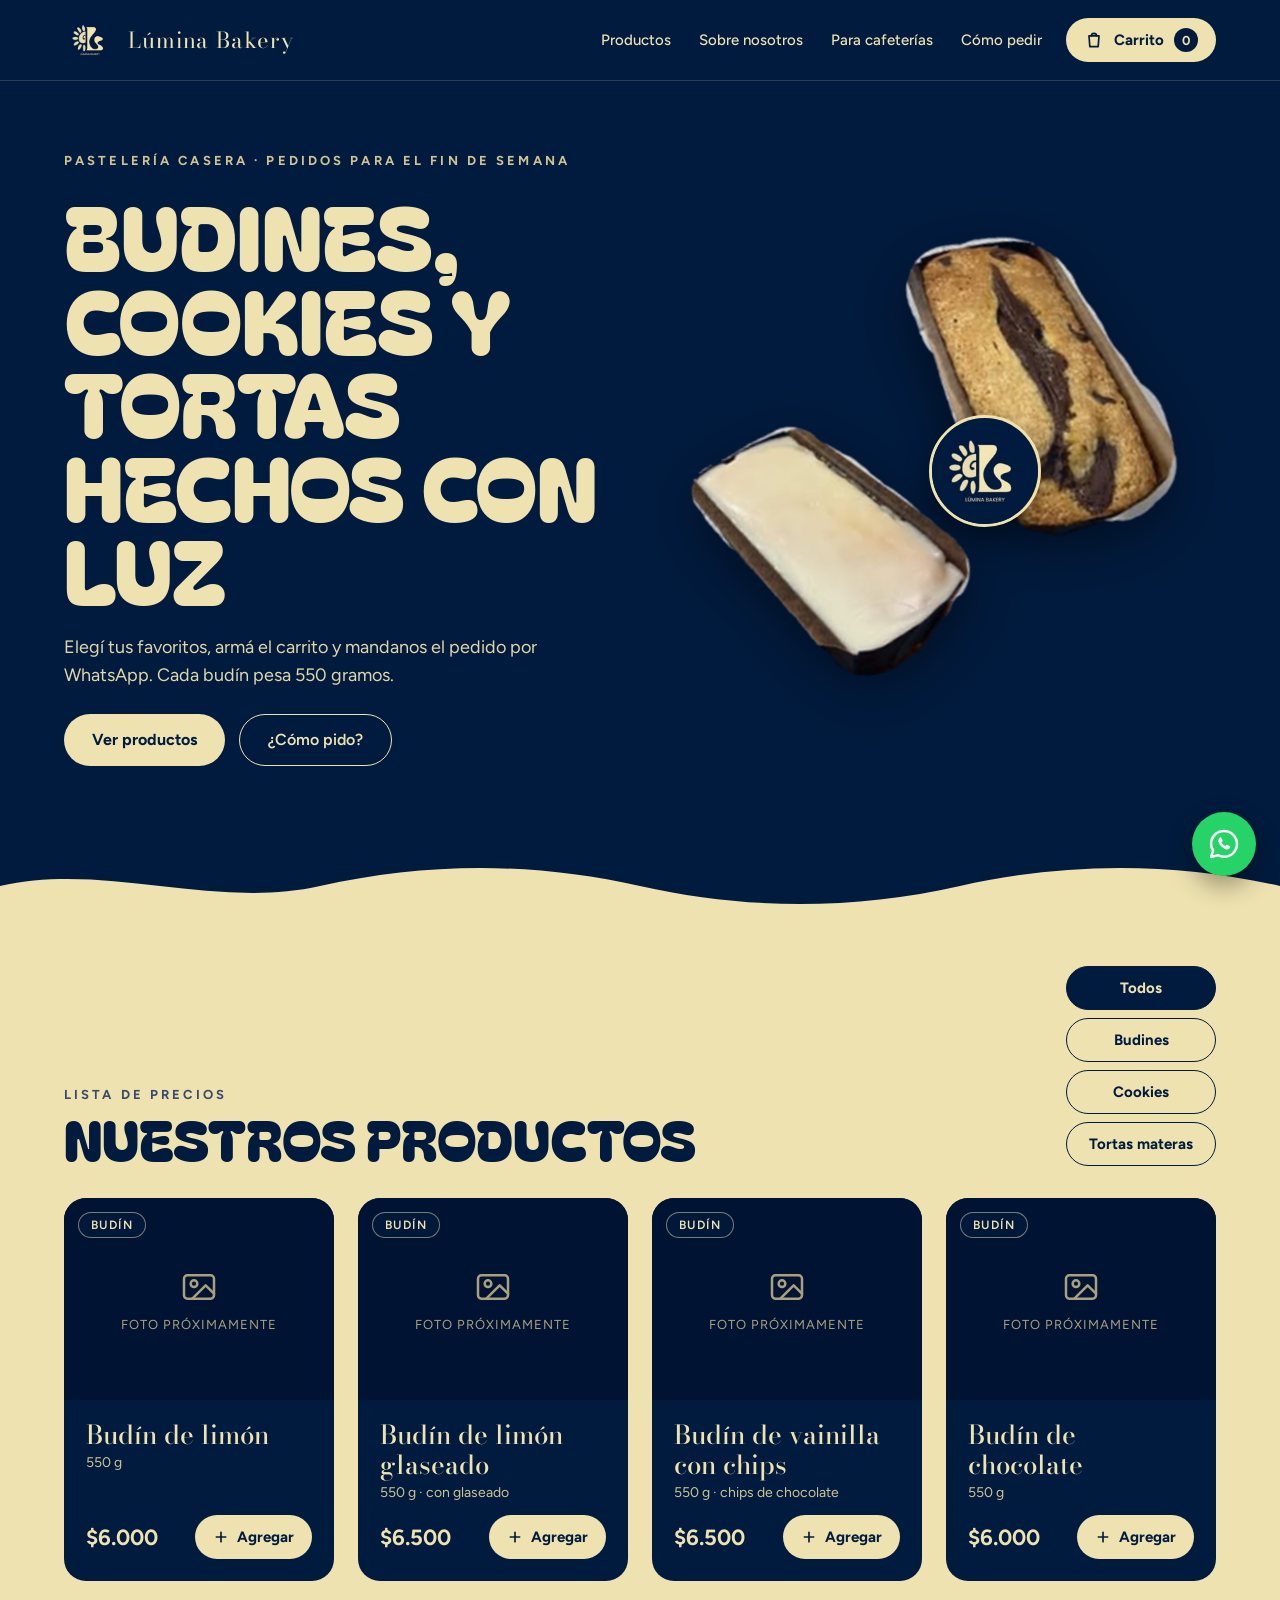
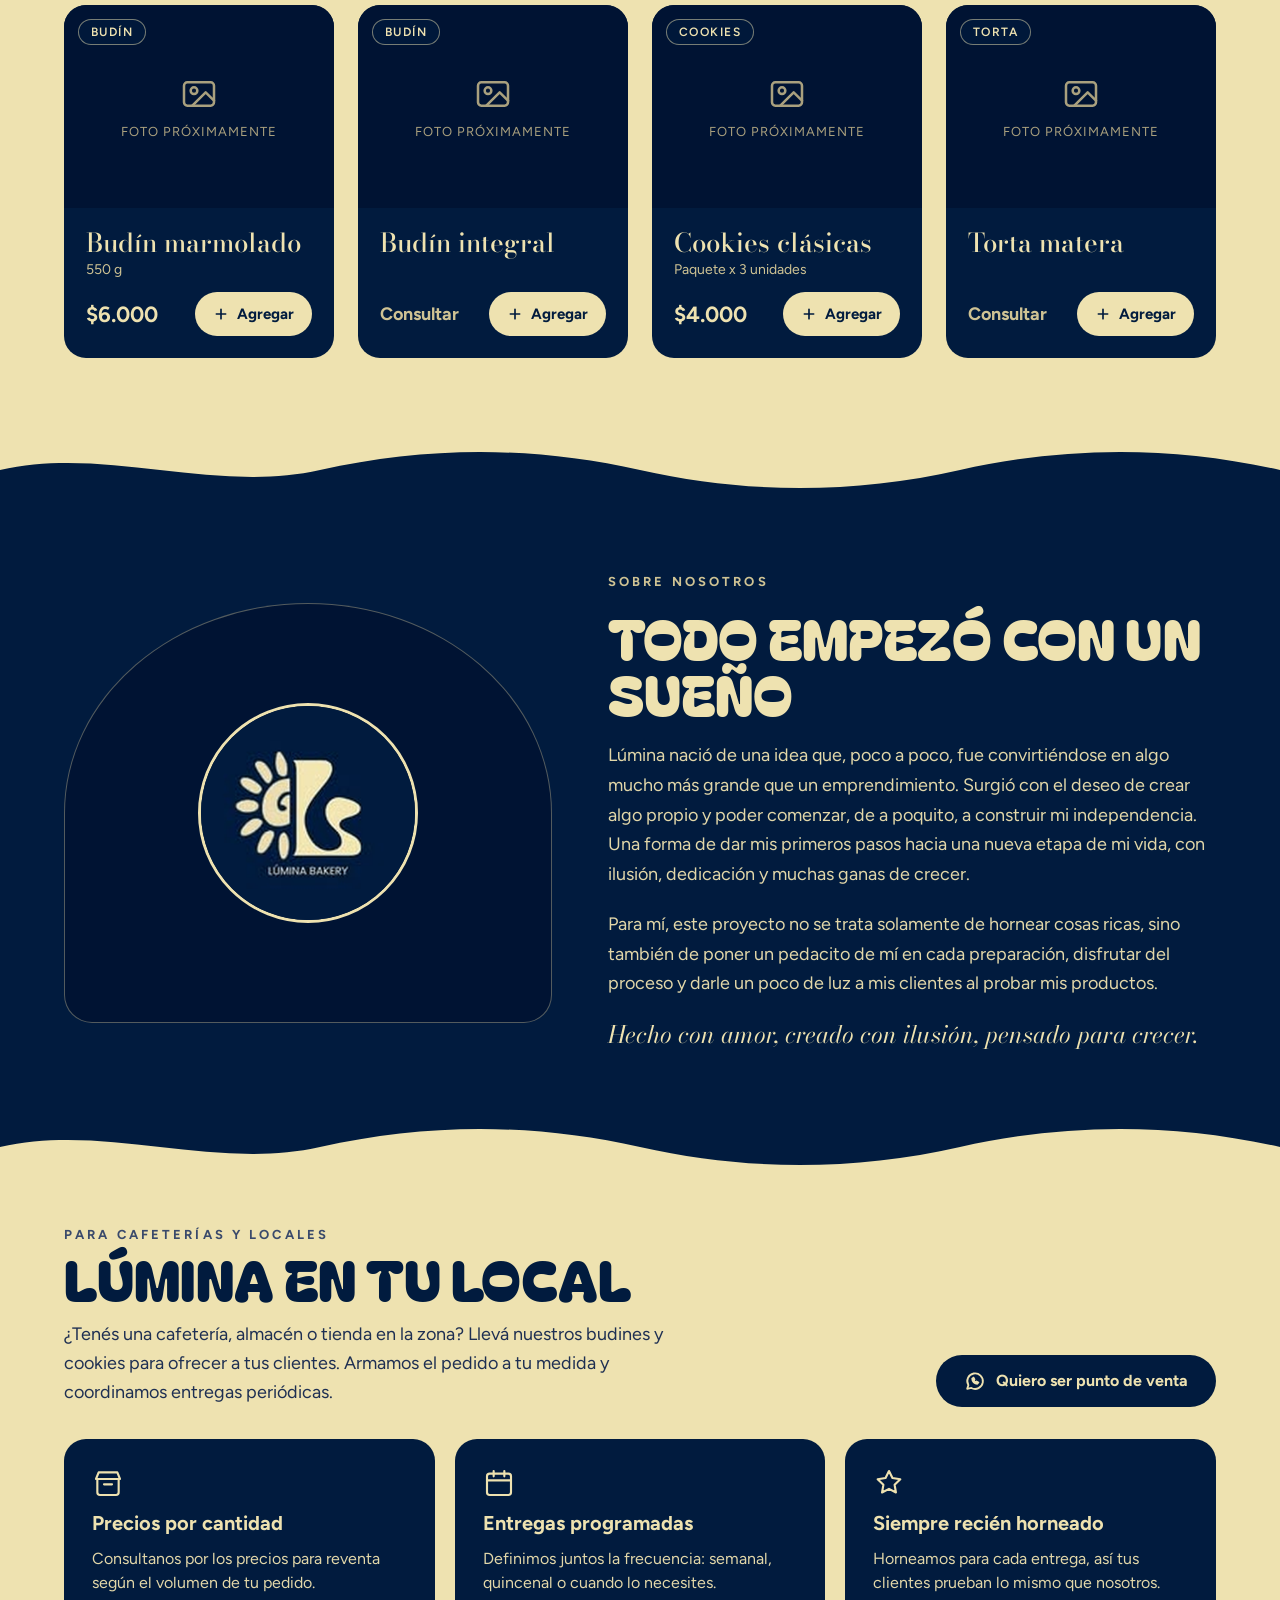
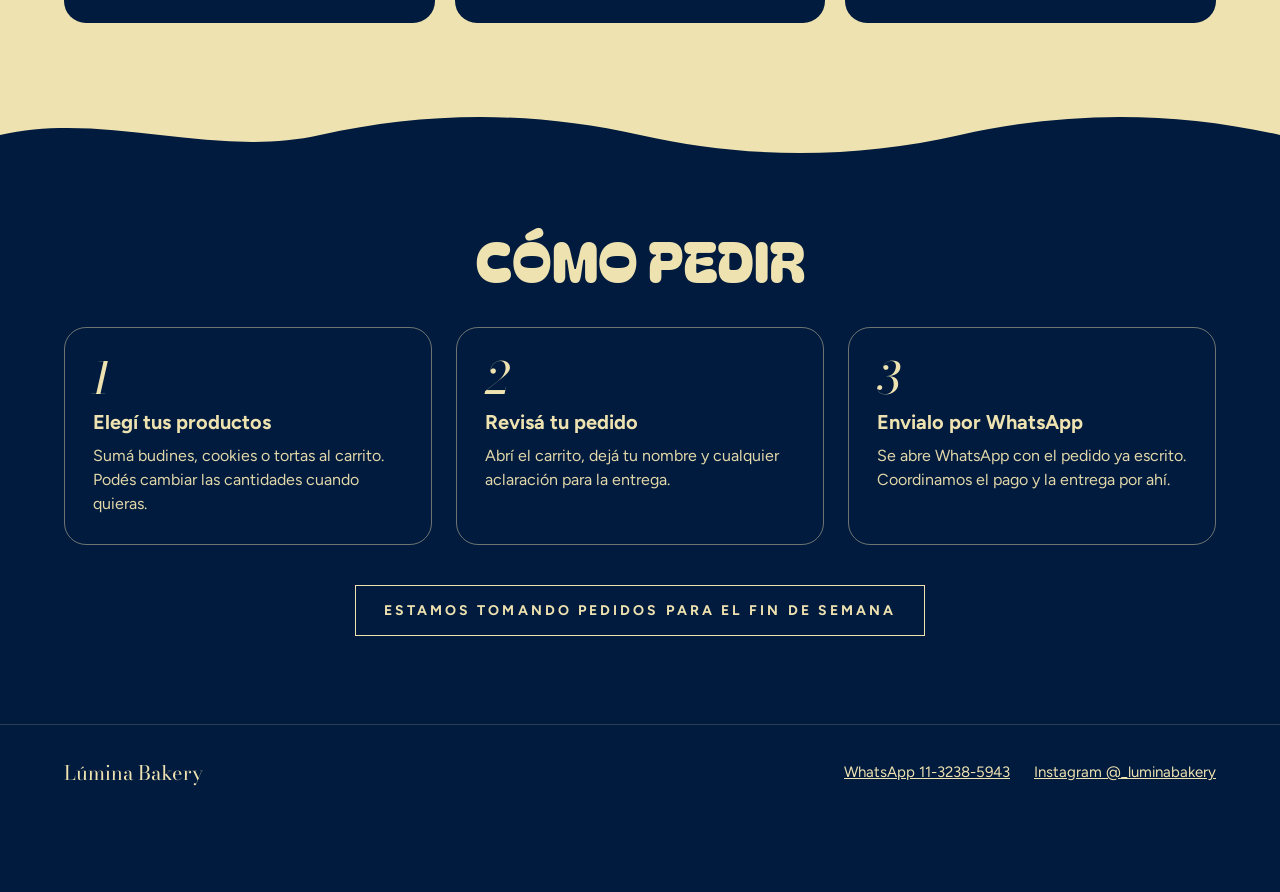
==== index.html @ 31877896 "Sitio web de Lúmina Bakery con carrito y pedido por WhatsApp Sitio estático (HTML/CSS/JS sin depende" ====
<!doctype html>
<html lang="es">
<head>
  <meta charset="utf-8">
  <meta name="viewport" content="width=device-width, initial-scale=1">
  <title>Lúmina Bakery — Budines, cookies y tortas materas</title>
  <meta name="description" content="Budines, cookies y tortas materas caseras. Armá tu pedido y envialo por WhatsApp.">
  <meta name="theme-color" content="#011B3E">
  <link rel="icon" href="img/favicon.png" type="image/png">
  <link rel="preconnect" href="https://fonts.googleapis.com">
  <link rel="preconnect" href="https://fonts.gstatic.com" crossorigin>
  <link rel="stylesheet" href="https://fonts.googleapis.com/css2?family=Bagel+Fat+One&family=Bodoni+Moda:ital,opsz,wght@0,6..96,400..700;1,6..96,400..700&family=Figtree:wght@400;500;600;700&display=swap">
  <link rel="stylesheet" href="css/styles.css">
</head>
<body>

<header class="site-header">
  <div class="container header-inner">
    <a href="#inicio" class="brand">
      <img src="img/logo.png" alt="" width="52" height="52">
      <span>Lúmina Bakery</span>
    </a>
    <nav class="main-nav" aria-label="Principal">
      <a href="#productos">Productos</a>
      <a href="#nosotros">Sobre nosotros</a>
      <a href="#para-locales">Para cafeterías</a>
      <a href="#como-pedir">Cómo pedir</a>
    </nav>
    <button type="button" class="cart-button" data-open-cart aria-haspopup="dialog">
      <svg width="20" height="20" viewBox="0 0 24 24" fill="none" stroke="currentColor" stroke-width="2" stroke-linecap="round" stroke-linejoin="round" aria-hidden="true"><path d="M6 7h12l-1 13H7L6 7z"/><path d="M9 7a3 3 0 0 1 6 0"/></svg>
      <span>Carrito</span>
      <span class="cart-count" data-cart-count aria-label="productos en el carrito">0</span>
    </button>
  </div>
</header>

<main>
  <section id="inicio" class="hero">
    <div class="container hero-inner">
      <div class="hero-copy">
        <p class="eyebrow">Pastelería casera · Pedidos para el fin de semana</p>
        <h1>Budines, cookies y tortas hechos con luz</h1>
        <p class="lead">Elegí tus favoritos, armá el carrito y mandanos el pedido por WhatsApp. Cada budín pesa 550 gramos.</p>
        <div class="hero-actions">
          <a href="#productos" class="btn btn-cream">Ver productos</a>
          <a href="#como-pedir" class="btn btn-outline">¿Cómo pido?</a>
        </div>
      </div>
      <div class="hero-art" aria-hidden="true">
        <img src="img/hero-marmolado.png" alt="" class="hero-img hero-img-1">
        <img src="img/hero-limon.png" alt="" class="hero-img hero-img-2">
        <img src="img/logo.png" alt="" class="hero-logo">
      </div>
    </div>
  </section>

  <div class="wave wave-to-cream" aria-hidden="true"></div>

  <section id="productos" class="section-cream">
    <div class="container section-pad">
      <div class="section-head">
        <div>
          <p class="eyebrow eyebrow-dark">Lista de precios</p>
          <h2 class="display">Nuestros productos</h2>
        </div>
        <div class="filters" role="group" aria-label="Filtrar por categoría" data-filters></div>
      </div>
      <div class="product-grid" data-product-grid></div>
    </div>
  </section>

  <div class="wave wave-to-navy" aria-hidden="true"></div>

  <section id="nosotros">
    <div class="container section-pad about">
      <div class="about-art" aria-hidden="true">
        <img src="img/logo.png" alt="">
      </div>
      <div class="about-copy">
        <p class="eyebrow">Sobre nosotros</p>
        <h2 class="display">Todo empezó con un sueño</h2>
        <p>Lúmina nació de una idea que, poco a poco, fue convirtiéndose en algo mucho más grande que un emprendimiento. Surgió con el deseo de crear algo propio y poder comenzar, de a poquito, a construir mi independencia. Una forma de dar mis primeros pasos hacia una nueva etapa de mi vida, con ilusión, dedicación y muchas ganas de crecer.</p>
        <p>Para mí, este proyecto no se trata solamente de hornear cosas ricas, sino también de poner un pedacito de mí en cada preparación, disfrutar del proceso y darle un poco de luz a mis clientes al probar mis productos.</p>
        <p class="signature">Hecho con amor, creado con ilusión, pensado para crecer.</p>
      </div>
    </div>
  </section>

  <div class="wave wave-to-cream" aria-hidden="true"></div>

  <section id="para-locales" class="section-cream">
    <div class="container section-pad">
      <div class="section-head">
        <div class="wholesale-copy">
          <p class="eyebrow eyebrow-dark">Para cafeterías y locales</p>
          <h2 class="display">Lúmina en tu local</h2>
          <p>¿Tenés una cafetería, almacén o tienda en la zona? Llevá nuestros budines y cookies para ofrecer a tus clientes. Armamos el pedido a tu medida y coordinamos entregas periódicas.</p>
        </div>
        <a class="btn btn-navy" data-wa="mayorista" target="_blank" rel="noopener">
          <svg width="22" height="22" viewBox="0 0 24 24" fill="none" stroke="currentColor" stroke-width="2" stroke-linecap="round" stroke-linejoin="round" aria-hidden="true"><path d="M3.5 20.5l1.3-4A8.5 8.5 0 1 1 8 19.6l-4.5.9z"/><path d="M9 9.5c0 3 2.5 5.5 5.5 5.5l1.2-1.4-2-1-1 .8a4 4 0 0 1-2.1-2.1l.8-1-1-2L9 9.5z"/></svg>
          Quiero ser punto de venta
        </a>
      </div>
      <ul class="feature-grid">
        <li>
          <svg width="32" height="32" viewBox="0 0 24 24" fill="none" stroke="currentColor" stroke-width="1.6" stroke-linecap="round" stroke-linejoin="round" aria-hidden="true"><path d="M4 9h16v10a2 2 0 0 1-2 2H6a2 2 0 0 1-2-2V9z"/><path d="M3 9l2-5h14l2 5"/><path d="M9 13h6"/></svg>
          <h3>Precios por cantidad</h3>
          <p>Consultanos por los precios para reventa según el volumen de tu pedido.</p>
        </li>
        <li>
          <svg width="32" height="32" viewBox="0 0 24 24" fill="none" stroke="currentColor" stroke-width="1.6" stroke-linecap="round" stroke-linejoin="round" aria-hidden="true"><rect x="3" y="5" width="18" height="16" rx="2"/><path d="M3 10h18M8 3v4M16 3v4"/></svg>
          <h3>Entregas programadas</h3>
          <p>Definimos juntos la frecuencia: semanal, quincenal o cuando lo necesites.</p>
        </li>
        <li>
          <svg width="32" height="32" viewBox="0 0 24 24" fill="none" stroke="currentColor" stroke-width="1.6" stroke-linecap="round" stroke-linejoin="round" aria-hidden="true"><path d="M12 3l2.6 5.3 5.9.9-4.3 4.1 1 5.8L12 16.4 6.8 19.1l1-5.8L3.5 9.2l5.9-.9L12 3z"/></svg>
          <h3>Siempre recién horneado</h3>
          <p>Horneamos para cada entrega, así tus clientes prueban lo mismo que nosotros.</p>
        </li>
      </ul>
    </div>
  </section>

  <div class="wave wave-to-navy" aria-hidden="true"></div>

  <section id="como-pedir">
    <div class="container section-pad">
      <h2 class="display center">Cómo pedir</h2>
      <ol class="steps">
        <li>
          <span class="step-num">1</span>
          <h3>Elegí tus productos</h3>
          <p>Sumá budines, cookies o tortas al carrito. Podés cambiar las cantidades cuando quieras.</p>
        </li>
        <li>
          <span class="step-num">2</span>
          <h3>Revisá tu pedido</h3>
          <p>Abrí el carrito, dejá tu nombre y cualquier aclaración para la entrega.</p>
        </li>
        <li>
          <span class="step-num">3</span>
          <h3>Envialo por WhatsApp</h3>
          <p>Se abre WhatsApp con el pedido ya escrito. Coordinamos el pago y la entrega por ahí.</p>
        </li>
      </ol>
      <p class="banner">Estamos tomando pedidos para el fin de semana</p>
    </div>
  </section>
</main>

<footer class="site-footer">
  <div class="container footer-inner">
    <span class="footer-brand">Lúmina Bakery</span>
    <div class="footer-links">
      <a data-wa="consulta" target="_blank" rel="noopener">WhatsApp 11-3238-5943</a>
      <a href="https://instagram.com/_luminabakery" target="_blank" rel="noopener">Instagram @_luminabakery</a>
    </div>
  </div>
</footer>

<a class="wa-float" data-wa="consulta" target="_blank" rel="noopener" aria-label="Escribinos por WhatsApp">
  <svg width="36" height="36" viewBox="0 0 32 32" aria-hidden="true"><path d="M16 4.5C9.6 4.5 4.5 9.5 4.5 15.7c0 2.2.6 4.2 1.8 6L4.6 27.5l6-1.6c1.6.9 3.5 1.4 5.4 1.4 6.4 0 11.5-5 11.5-11.3S22.4 4.5 16 4.5z" fill="none" stroke="currentColor" stroke-width="2.2" stroke-linejoin="round"/><path d="M12.2 10.2c.4-.4 1-.3 1.3.2l1.2 2c.2.4.2.9-.2 1.3l-.7.7c.6 1.5 1.8 2.7 3.3 3.3l.7-.7c.4-.4.9-.4 1.3-.2l2 1.2c.5.3.6.9.2 1.3l-.9.9c-.7.7-1.8.9-2.8.5-3-1.2-5.3-3.5-6.5-6.5-.4-1-.2-2.1.5-2.8l.6-.9z" fill="currentColor"/></svg>
</a>

<div class="cart-overlay" data-cart hidden>
  <button type="button" class="cart-backdrop" data-close-cart aria-label="Cerrar carrito" tabindex="-1"></button>
  <aside class="cart-panel" role="dialog" aria-modal="true" aria-labelledby="cart-title">
    <div class="cart-head">
      <h2 id="cart-title" class="display">Tu pedido</h2>
      <button type="button" class="icon-btn" data-close-cart aria-label="Cerrar">
        <svg width="22" height="22" viewBox="0 0 24 24" fill="none" stroke="currentColor" stroke-width="2" stroke-linecap="round" aria-hidden="true"><path d="M6 6l12 12M18 6L6 18"/></svg>
      </button>
    </div>

    <div class="cart-empty" data-cart-empty>
      <p class="cart-empty-title">Tu carrito está vacío</p>
      <p>Sumá algún budín, unas cookies o una torta para empezar.</p>
      <button type="button" class="btn btn-navy" data-close-cart>Ver productos</button>
    </div>

    <div class="cart-body" data-cart-body>
      <ul class="cart-items" data-cart-items></ul>
      <div class="cart-form">
        <label for="cart-name">Tu nombre</label>
        <input id="cart-name" type="text" placeholder="Ej: Sofía" autocomplete="name" data-cart-name>
        <label for="cart-note">Aclaraciones (opcional)</label>
        <textarea id="cart-note" rows="2" placeholder="Día de retiro, envío, dedicatoria…" data-cart-note></textarea>
      </div>
    </div>

    <div class="cart-foot" data-cart-foot>
      <div class="cart-total">
        <span>Total</span>
        <strong data-cart-total>$0</strong>
      </div>
      <p class="cart-hint" data-cart-hint hidden>Los productos sin precio se confirman por WhatsApp.</p>
      <a class="btn btn-navy btn-block" data-wa="pedido" target="_blank" rel="noopener">
        <svg width="22" height="22" viewBox="0 0 24 24" fill="none" stroke="currentColor" stroke-width="2" stroke-linecap="round" stroke-linejoin="round" aria-hidden="true"><path d="M3.5 20.5l1.3-4A8.5 8.5 0 1 1 8 19.6l-4.5.9z"/><path d="M9 9.5c0 3 2.5 5.5 5.5 5.5l1.2-1.4-2-1-1 .8a4 4 0 0 1-2.1-2.1l.8-1-1-2L9 9.5z"/></svg>
        Enviar pedido por WhatsApp
      </a>
      <p class="cart-note-small">El pago se coordina por WhatsApp.</p>
    </div>
  </aside>
</div>

<script src="js/productos.js"></script>
<script src="js/app.js"></script>
</body>
</html>
---- css/styles.css ----
:root {
  --navy: #011B3E;
  --navy-deep: #001333;
  --cream: #EEE2B0;
  --cream-light: #F7EFCE;
  --cream-dark: #E6D9A2;
  --cream-muted: #CFC394;
  --cream-text: #E2D7A9;
  --ink-muted: #3A4A6B;
  --ink-body: #1E2F52;
  --wa-green: #25D366;

  --font-display: 'Bagel Fat One', 'Figtree', sans-serif;
  --font-serif: 'Bodoni Moda', Georgia, serif;
  --font-body: 'Figtree', system-ui, sans-serif;

  --radius-card: 22px;
}

*, *::before, *::after { box-sizing: border-box; }
[hidden] { display: none !important; }

html { scroll-behavior: smooth; scroll-padding-top: 88px; }

body {
  margin: 0;
  background: var(--navy);
  color: var(--cream);
  font-family: var(--font-body);
  -webkit-font-smoothing: antialiased;
}
body.no-scroll { overflow: hidden; }

a { color: var(--cream); }
a:hover { color: #FFF6D6; }
img { max-width: 100%; }
button { font-family: inherit; }
:focus-visible { outline: 3px solid var(--cream); outline-offset: 3px; }
.section-cream :focus-visible, .cart-panel :focus-visible { outline-color: var(--navy); }

.container { max-width: 1200px; margin: 0 auto; padding-left: 24px; padding-right: 24px; }
.section-pad { padding-top: 64px; padding-bottom: 88px; }

/* ---------- tipografía ---------- */

.display {
  margin: 0;
  font-family: var(--font-display);
  font-weight: 400;
  font-size: clamp(38px, 6vw, 56px);
  line-height: 1;
  text-transform: uppercase;
}
.center { text-align: center; }

.eyebrow {
  margin: 0;
  font-size: 13px;
  font-weight: 700;
  letter-spacing: 0.24em;
  text-transform: uppercase;
  color: var(--cream-muted);
}
.eyebrow-dark { color: var(--ink-muted); }

/* ---------- botones ---------- */

.btn {
  display: inline-flex;
  align-items: center;
  justify-content: center;
  gap: 10px;
  min-height: 52px;
  padding: 0 28px;
  border-radius: 999px;
  border: 0;
  font-weight: 700;
  font-size: 16px;
  text-decoration: none;
  cursor: pointer;
  transition: transform 0.15s ease, opacity 0.15s ease;
}
.btn:hover { transform: translateY(-1px); }
.btn-cream { background: var(--cream); color: var(--navy); }
.btn-cream:hover { color: var(--navy); }
.btn-navy { background: var(--navy); color: var(--cream); }
.btn-navy:hover { color: var(--cream); }
.btn-outline { border: 1.5px solid var(--cream); color: var(--cream); font-weight: 600; }
.btn-sm { min-height: 44px; padding: 0 18px; font-size: 15px; gap: 8px; }
.btn-block { width: 100%; min-height: 54px; }

.icon-btn {
  width: 44px; height: 44px;
  border-radius: 50%;
  border: 0;
  background: transparent;
  color: inherit;
  cursor: pointer;
  display: flex; align-items: center; justify-content: center;
}

/* ---------- header ---------- */

.site-header {
  position: sticky; top: 0; z-index: 20;
  background: var(--navy);
  border-bottom: 1px solid rgba(238, 226, 176, 0.18);
}
.header-inner {
  display: flex; align-items: center; gap: 24px;
  padding-top: 14px; padding-bottom: 14px;
}
.brand {
  display: flex; align-items: center; gap: 12px;
  text-decoration: none;
  font-family: var(--font-serif);
  font-size: 22px;
  letter-spacing: 0.04em;
}
.brand img { width: 52px; height: 52px; border-radius: 50%; display: block; }
.main-nav {
  display: flex; gap: 28px; margin-left: auto;
  font-size: 15px; font-weight: 500;
}
.main-nav a { text-decoration: none; }
.main-nav a:hover { text-decoration: underline; text-underline-offset: 4px; }
.cart-button {
  display: flex; align-items: center; gap: 10px;
  min-height: 44px; padding: 0 18px;
  border-radius: 999px; border: 0;
  background: var(--cream); color: var(--navy);
  font-size: 15px; font-weight: 700;
  cursor: pointer;
}
.cart-count {
  min-width: 24px; height: 24px; padding: 0 6px;
  border-radius: 999px;
  background: var(--navy); color: var(--cream);
  font-size: 13px;
  display: inline-flex; align-items: center; justify-content: center;
}

@media (max-width: 860px) {
  .main-nav { display: none; }
  .cart-button { margin-left: auto; }
}
@media (max-width: 420px) {
  .brand span { display: none; }
}

/* ---------- hero ---------- */

.hero { overflow: hidden; }
.hero-inner {
  display: flex; flex-wrap: wrap; align-items: center; gap: 48px;
  padding-top: 72px; padding-bottom: 96px;
}
.hero-copy { flex: 1 1 460px; min-width: 0; display: flex; flex-direction: column; gap: 24px; }
.hero h1 {
  margin: 0;
  font-family: var(--font-display);
  font-weight: 400;
  font-size: clamp(44px, 7vw, 88px);
  line-height: 0.95;
  text-transform: uppercase;
}
.lead { margin: 0; max-width: 480px; font-size: 18px; line-height: 1.55; color: var(--cream-text); }
.hero-actions { display: flex; gap: 14px; flex-wrap: wrap; }

.hero-art { flex: 1 1 420px; min-width: 0; position: relative; height: 440px; }
.hero-img { position: absolute; filter: drop-shadow(0 18px 30px rgba(0, 0, 0, 0.45)); }
.hero-img-1 { width: 58%; top: 0; right: 4%; transform: rotate(8deg); }
.hero-img-2 { width: 52%; bottom: 0; left: 2%; transform: rotate(-10deg); }
.hero-logo {
  position: absolute; width: 112px; height: 112px; left: 46%; top: 40%;
  border-radius: 50%; border: 3px solid var(--cream);
  box-shadow: 0 10px 24px rgba(0, 0, 0, 0.4);
}
@media (max-width: 600px) {
  .hero-inner { padding-top: 48px; padding-bottom: 64px; }
  .hero-art { height: 320px; }
  .hero-logo { width: 84px; height: 84px; }
}

/* ---------- olas ---------- */

.wave { height: 48px; background-repeat: no-repeat; background-size: 100% 100%; }
.wave-to-cream {
  background-color: var(--navy);
  background-image: url("data:image/svg+xml,%3Csvg xmlns='http://www.w3.org/2000/svg' viewBox='0 0 1440 60' preserveAspectRatio='none'%3E%3Cpath d='M0 30 C 120 0, 240 60, 360 30 S 600 0, 720 30 S 960 60, 1080 30 S 1320 0, 1440 30 L1440 60 L0 60 Z' fill='%23EEE2B0'/%3E%3C/svg%3E");
}
.wave-to-navy {
  background-color: var(--cream);
  background-image: url("data:image/svg+xml,%3Csvg xmlns='http://www.w3.org/2000/svg' viewBox='0 0 1440 60' preserveAspectRatio='none'%3E%3Cpath d='M0 30 C 120 0, 240 60, 360 30 S 600 0, 720 30 S 960 60, 1080 30 S 1320 0, 1440 30 L1440 60 L0 60 Z' fill='%23011B3E'/%3E%3C/svg%3E");
}

/* ---------- secciones crema ---------- */

.section-cream { background: var(--cream); color: var(--navy); }
.section-cream a:not(.btn) { color: var(--navy); }
.section-cream .section-pad { padding-top: 56px; display: flex; flex-direction: column; gap: 32px; }

.section-head {
  display: flex; flex-wrap: wrap; align-items: flex-end; justify-content: space-between; gap: 20px;
}
.section-head > div { display: flex; flex-direction: column; gap: 8px; }

/* ---------- filtros y productos ---------- */

.filters { display: flex; gap: 8px; flex-wrap: wrap; }
.pill {
  min-height: 44px; padding: 0 22px;
  border-radius: 999px;
  border: 1.5px solid var(--navy);
  background: transparent; color: var(--navy);
  font-size: 15px; font-weight: 700;
  cursor: pointer;
}
.pill.is-active { background: var(--navy); color: var(--cream); }

.product-grid {
  display: grid;
  grid-template-columns: repeat(auto-fill, minmax(260px, 1fr));
  gap: 24px;
}
.product-card {
  background: var(--navy); color: var(--cream);
  border-radius: var(--radius-card);
  overflow: hidden;
  display: flex; flex-direction: column;
}
.product-photo {
  position: relative;
  aspect-ratio: 4 / 3;
  background: var(--navy-deep);
  display: flex; align-items: center; justify-content: center;
}
.product-photo img {
  position: absolute; inset: 0;
  width: 100%; height: 100%;
  object-fit: cover;
}
.photo-placeholder {
  display: flex; flex-direction: column; align-items: center; gap: 10px;
  color: #A9A07E;
  font-size: 13px; letter-spacing: 0.08em; text-transform: uppercase;
}
.product-photo.has-photo .photo-placeholder { display: none; }
.tag {
  position: absolute; top: 14px; left: 14px;
  padding: 5px 12px;
  border-radius: 999px;
  background: rgba(1, 27, 62, 0.75);
  border: 1px solid rgba(238, 226, 176, 0.5);
  font-size: 12px; font-weight: 600; letter-spacing: 0.12em; text-transform: uppercase;
}
.product-body { padding: 20px 22px 22px; display: flex; flex-direction: column; gap: 14px; flex-grow: 1; }
.product-body h3 { margin: 0; font-family: var(--font-serif); font-weight: 500; font-size: 26px; line-height: 1.15; }
.product-detail { margin: 4px 0 0; font-size: 14px; color: var(--cream-muted); }
.product-buy { display: flex; align-items: center; justify-content: space-between; gap: 12px; margin-top: auto; }
.price { font-size: 22px; font-weight: 700; }
.price-ask { font-size: 18px; color: var(--cream-muted); }

.stepper {
  display: inline-flex; align-items: center; gap: 4px;
  border: 1.5px solid var(--cream);
  border-radius: 999px;
  padding: 2px;
}
.stepper button {
  width: 40px; height: 40px;
  border-radius: 50%; border: 0;
  background: transparent; color: var(--cream);
  cursor: pointer;
  display: flex; align-items: center; justify-content: center;
}
.stepper .stepper-plus { background: var(--cream); color: var(--navy); }
.stepper span { min-width: 22px; text-align: center; font-weight: 700; font-size: 16px; }
.stepper-dark { border-color: var(--navy); }
.stepper-dark button { width: 36px; height: 36px; color: var(--navy); }

/* ---------- sobre nosotros ---------- */

.about { display: flex; flex-wrap: wrap; align-items: center; gap: 56px; padding-top: 80px; padding-bottom: 72px; }
.about-art {
  flex: 1 1 360px; min-width: 0;
  height: 420px;
  border-radius: 50% 50% 28px 28px;
  background: var(--navy-deep);
  border: 1.5px solid rgba(238, 226, 176, 0.35);
  display: flex; align-items: center; justify-content: center;
}
.about-art img { width: 220px; height: 220px; border-radius: 50%; border: 3px solid var(--cream); }
.about-copy { flex: 1 1 480px; min-width: 0; display: flex; flex-direction: column; gap: 20px; }
.about-copy p:not(.eyebrow):not(.signature) { margin: 0; font-size: 18px; line-height: 1.65; color: var(--cream-text); }
.signature { margin: 0; font-family: var(--font-serif); font-style: italic; font-size: 24px; line-height: 1.35; }
@media (max-width: 600px) {
  .about { gap: 32px; }
  .about-art { height: 300px; }
  .about-art img { width: 160px; height: 160px; }
}

/* ---------- para locales ---------- */

.wholesale-copy { flex: 1 1 520px; min-width: 0; }
.wholesale-copy p:not(.eyebrow) { margin: 6px 0 0; max-width: 620px; font-size: 18px; line-height: 1.6; color: var(--ink-body); }
.feature-grid {
  list-style: none; margin: 0; padding: 0;
  display: grid; grid-template-columns: repeat(auto-fit, minmax(240px, 1fr)); gap: 20px;
}
.feature-grid li {
  background: var(--navy); color: var(--cream);
  border-radius: var(--radius-card);
  padding: 28px;
  display: flex; flex-direction: column; gap: 12px;
}
.feature-grid h3 { margin: 0; font-size: 20px; }
.feature-grid p { margin: 0; font-size: 16px; line-height: 1.5; color: var(--cream-text); }

/* ---------- cómo pedir ---------- */

#como-pedir .section-pad { display: flex; flex-direction: column; gap: 40px; padding-top: 72px; }
.steps {
  list-style: none; margin: 0; padding: 0;
  display: grid; grid-template-columns: repeat(auto-fit, minmax(240px, 1fr)); gap: 24px;
}
.steps li {
  border: 1.5px solid rgba(238, 226, 176, 0.45);
  border-radius: var(--radius-card);
  padding: 28px;
  display: flex; flex-direction: column; gap: 10px;
}
.step-num { font-family: var(--font-serif); font-style: italic; font-size: 44px; line-height: 1; }
.steps h3 { margin: 0; font-size: 20px; }
.steps p { margin: 0; font-size: 16px; line-height: 1.5; color: var(--cream-text); }
.banner {
  margin: 0 auto;
  padding: 16px 28px;
  border: 1.5px solid var(--cream);
  font-size: 14px; font-weight: 700; letter-spacing: 0.22em; text-transform: uppercase;
  text-align: center;
}

/* ---------- footer ---------- */

.site-footer { border-top: 1px solid rgba(238, 226, 176, 0.18); padding-bottom: 72px; }
.footer-inner {
  display: flex; flex-wrap: wrap; align-items: center; justify-content: space-between; gap: 16px;
  padding-top: 32px; padding-bottom: 32px;
  font-size: 15px;
}
.footer-brand { font-family: var(--font-serif); font-size: 20px; }
.footer-links { display: flex; gap: 24px; flex-wrap: wrap; }

/* ---------- botón flotante de WhatsApp ---------- */

.wa-float {
  position: fixed; right: 24px; bottom: 24px; z-index: 40;
  width: 64px; height: 64px;
  border-radius: 50%;
  background: var(--wa-green); color: #FFFFFF;
  display: flex; align-items: center; justify-content: center;
  box-shadow: 0 10px 24px rgba(0, 0, 0, 0.35);
  transition: transform 0.15s ease;
}
.wa-float:hover { color: #FFFFFF; transform: scale(1.06); }
@media (max-width: 600px) {
  .wa-float { right: 16px; bottom: 16px; width: 58px; height: 58px; }
}

/* ---------- carrito ---------- */

.cart-overlay { position: fixed; inset: 0; z-index: 50; display: flex; justify-content: flex-end; }
.cart-backdrop {
  position: absolute; inset: 0;
  border: 0; padding: 0;
  background: rgba(0, 10, 28, 0.62);
  cursor: pointer;
}
.cart-panel {
  position: relative;
  width: 100%; max-width: 440px; height: 100%;
  background: var(--cream); color: var(--navy);
  display: flex; flex-direction: column;
  animation: slide-in 0.22s ease-out;
}
@keyframes slide-in { from { transform: translateX(40px); opacity: 0; } to { transform: none; opacity: 1; } }
@media (prefers-reduced-motion: reduce) {
  html { scroll-behavior: auto; }
  .cart-panel { animation: none; }
}
.cart-head {
  display: flex; align-items: center; justify-content: space-between;
  padding: 22px 24px;
  border-bottom: 1px solid rgba(1, 27, 62, 0.15);
}
.cart-head .display { font-size: 32px; }

.cart-empty {
  flex-grow: 1;
  display: flex; flex-direction: column; align-items: center; justify-content: center; gap: 12px;
  padding: 32px; text-align: center;
}
.cart-empty p { margin: 0; font-size: 15px; color: var(--ink-muted); }
.cart-empty .cart-empty-title { font-family: var(--font-serif); font-size: 26px; color: var(--navy); }
.cart-empty .btn { margin-top: 8px; min-height: 48px; }

.cart-body { flex-grow: 1; overflow-y: auto; padding: 8px 24px; }
.cart-items { list-style: none; margin: 0; padding: 0; }
.cart-item {
  display: flex; align-items: center; gap: 14px;
  padding: 16px 0;
  border-bottom: 1px solid rgba(1, 27, 62, 0.15);
}
.cart-item-info { flex-grow: 1; min-width: 0; display: flex; flex-direction: column; gap: 2px; }
.cart-item-name { font-family: var(--font-serif); font-size: 18px; font-weight: 500; }
.cart-item-unit { font-size: 14px; color: var(--ink-muted); }
.cart-item-side { display: flex; flex-direction: column; align-items: flex-end; gap: 6px; font-size: 15px; }

.cart-form { display: flex; flex-direction: column; gap: 8px; padding: 20px 0; }
.cart-form label { font-size: 14px; font-weight: 600; }
.cart-form label + input + label { margin-top: 8px; }
.cart-form input, .cart-form textarea {
  border-radius: 12px;
  border: 1.5px solid rgba(1, 27, 62, 0.35);
  background: var(--cream-light); color: var(--navy);
  font-family: inherit; font-size: 16px;
}
.cart-form input { min-height: 46px; padding: 0 14px; }
.cart-form textarea { padding: 12px 14px; resize: vertical; }

.cart-foot {
  padding: 20px 24px 24px;
  border-top: 1px solid rgba(1, 27, 62, 0.15);
  background: var(--cream-dark);
  display: flex; flex-direction: column; gap: 12px;
}
.cart-total { display: flex; justify-content: space-between; align-items: baseline; gap: 12px; }
.cart-total span { font-size: 16px; font-weight: 600; }
.cart-total strong { font-size: 26px; text-align: right; }
.cart-hint, .cart-note-small { margin: 0; font-size: 13px; text-align: center; color: var(--ink-muted); }
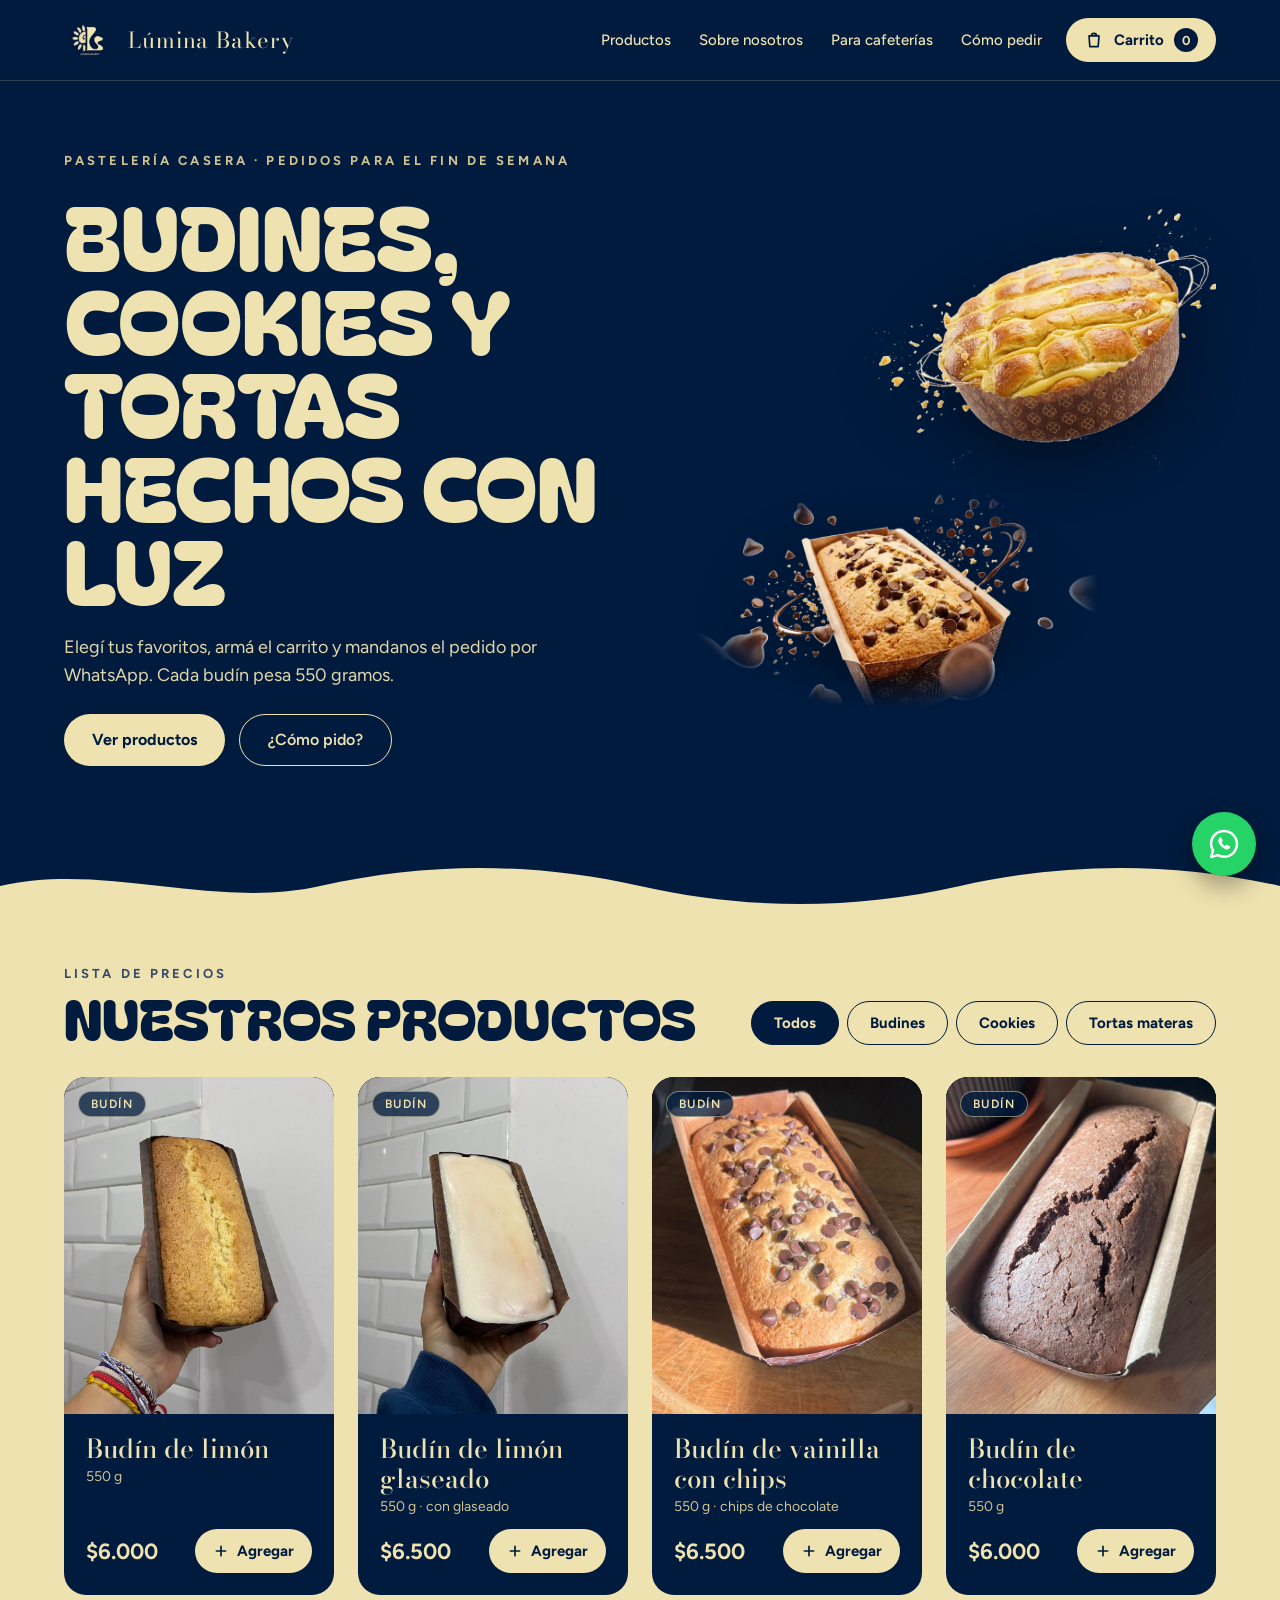
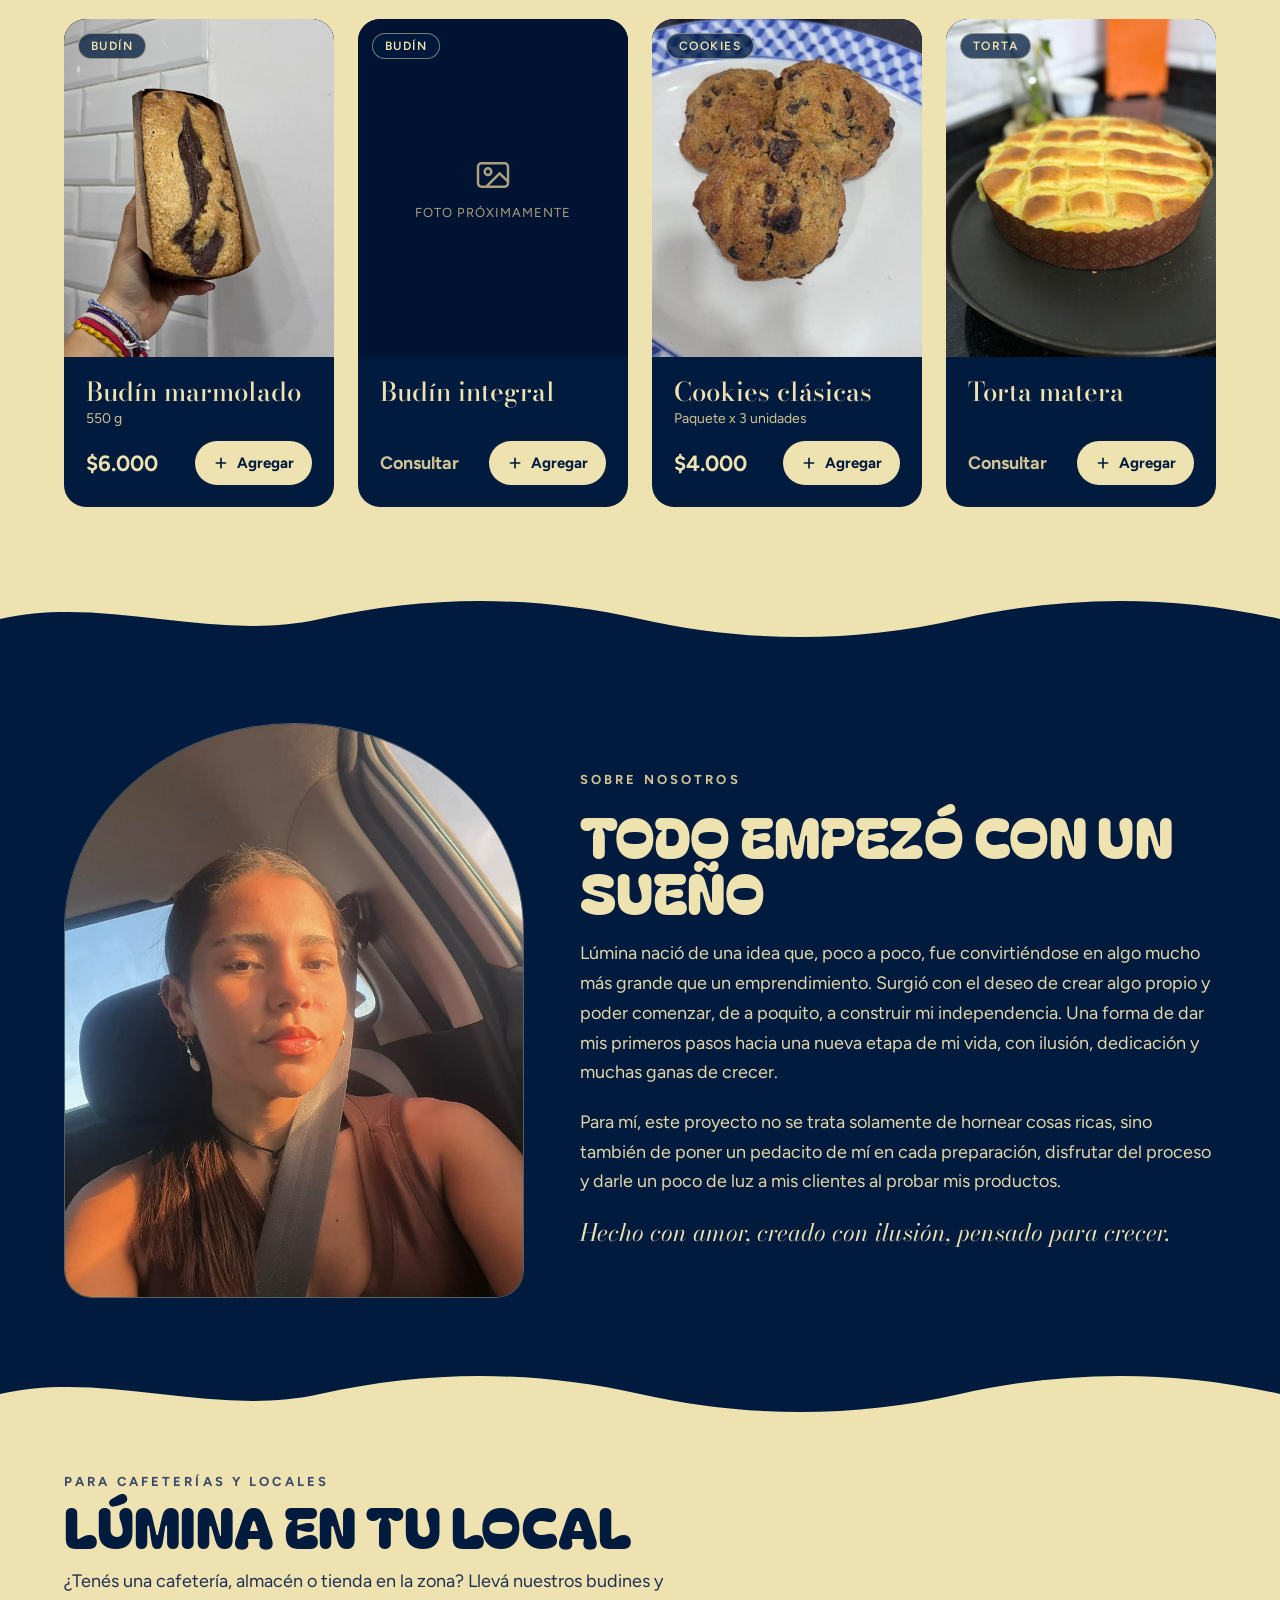
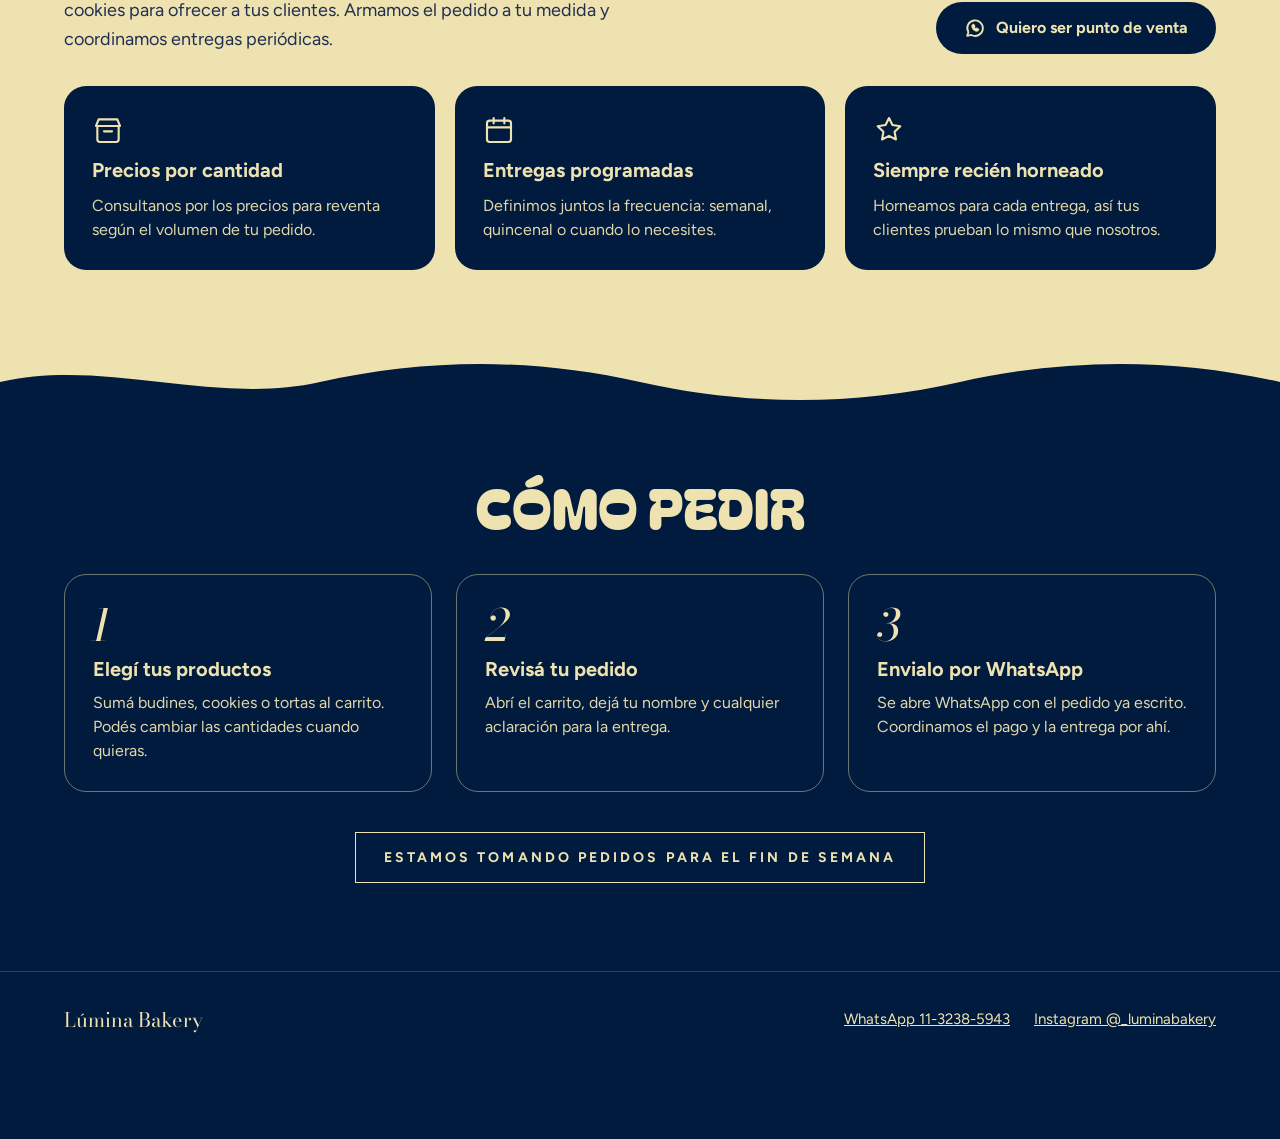
==== commit 378734e7: "Agregar fotos de productos, nueva portada y foto en Sobre nosotros - Fotos de cada producto recortad" ====
--- a/index.html
+++ b/index.html
@@ -47,9 +47,8 @@
         </div>
       </div>
       <div class="hero-art" aria-hidden="true">
-        <img src="img/hero-marmolado.png" alt="" class="hero-img hero-img-1">
-        <img src="img/hero-limon.png" alt="" class="hero-img hero-img-2">
-        <img src="img/logo.png" alt="" class="hero-logo">
+        <img src="img/hero-torta.webp" alt="" class="hero-img hero-img-1" width="900" height="672">
+        <img src="img/hero-budin-chips.webp" alt="" class="hero-img hero-img-2" width="900" height="502">
       </div>
     </div>
   </section>
@@ -73,8 +72,8 @@
 
   <section id="nosotros">
     <div class="container section-pad about">
-      <div class="about-art" aria-hidden="true">
-        <img src="img/logo.png" alt="">
+      <div class="about-art">
+        <img src="img/sobre-nosotros.jpg" alt="Quien está detrás de Lúmina Bakery" width="800" height="1000" loading="lazy">
       </div>
       <div class="about-copy">
         <p class="eyebrow">Sobre nosotros</p>
--- a/css/styles.css
+++ b/css/styles.css
@@ -167,19 +167,18 @@
 .lead { margin: 0; max-width: 480px; font-size: 18px; line-height: 1.55; color: var(--cream-text); }
 .hero-actions { display: flex; gap: 14px; flex-wrap: wrap; }
 
-.hero-art { flex: 1 1 420px; min-width: 0; position: relative; height: 440px; }
-.hero-img { position: absolute; filter: drop-shadow(0 18px 30px rgba(0, 0, 0, 0.45)); }
-.hero-img-1 { width: 58%; top: 0; right: 4%; transform: rotate(8deg); }
-.hero-img-2 { width: 52%; bottom: 0; left: 2%; transform: rotate(-10deg); }
-.hero-logo {
-  position: absolute; width: 112px; height: 112px; left: 46%; top: 40%;
-  border-radius: 50%; border: 3px solid var(--cream);
-  box-shadow: 0 10px 24px rgba(0, 0, 0, 0.4);
+.hero-art { flex: 1 1 420px; min-width: 0; position: relative; height: 500px; }
+.hero-img { position: absolute; height: auto; filter: drop-shadow(0 18px 30px rgba(0, 0, 0, 0.45)); }
+.hero-img-1 { width: 66%; top: 0; right: 0; }
+.hero-img-2 {
+  width: 78%; bottom: 0; left: 0;
+  /* La imagen trae chips cortados en los bordes: los desvanecemos. */
+  -webkit-mask-image: radial-gradient(ellipse 50% 50% at 50% 50%, #000 70%, transparent 100%);
+  mask-image: radial-gradient(ellipse 50% 50% at 50% 50%, #000 70%, transparent 100%);
 }
 @media (max-width: 600px) {
   .hero-inner { padding-top: 48px; padding-bottom: 64px; }
-  .hero-art { height: 320px; }
-  .hero-logo { width: 84px; height: 84px; }
+  .hero-art { height: 340px; }
 }
 
 /* ---------- olas ---------- */
@@ -203,7 +202,7 @@
 .section-head {
   display: flex; flex-wrap: wrap; align-items: flex-end; justify-content: space-between; gap: 20px;
 }
-.section-head > div { display: flex; flex-direction: column; gap: 8px; }
+.section-head > div:not(.filters) { display: flex; flex-direction: column; gap: 8px; }
 
 /* ---------- filtros y productos ---------- */
 
@@ -231,7 +230,7 @@
 }
 .product-photo {
   position: relative;
-  aspect-ratio: 4 / 3;
+  aspect-ratio: 4 / 5;
   background: var(--navy-deep);
   display: flex; align-items: center; justify-content: center;
 }
@@ -284,20 +283,22 @@
 .about { display: flex; flex-wrap: wrap; align-items: center; gap: 56px; padding-top: 80px; padding-bottom: 72px; }
 .about-art {
   flex: 1 1 360px; min-width: 0;
-  height: 420px;
-  border-radius: 50% 50% 28px 28px;
-  background: var(--navy-deep);
+  max-width: 460px;
+  margin: 0 auto;
+}
+.about-art img {
+  display: block;
+  width: 100%; height: auto;
+  aspect-ratio: 4 / 5;
+  object-fit: cover;
+  border-radius: 50% 50% 28px 28px / 36% 36% 28px 28px;
   border: 1.5px solid rgba(238, 226, 176, 0.35);
-  display: flex; align-items: center; justify-content: center;
-}
-.about-art img { width: 220px; height: 220px; border-radius: 50%; border: 3px solid var(--cream); }
+}
 .about-copy { flex: 1 1 480px; min-width: 0; display: flex; flex-direction: column; gap: 20px; }
 .about-copy p:not(.eyebrow):not(.signature) { margin: 0; font-size: 18px; line-height: 1.65; color: var(--cream-text); }
 .signature { margin: 0; font-family: var(--font-serif); font-style: italic; font-size: 24px; line-height: 1.35; }
 @media (max-width: 600px) {
   .about { gap: 32px; }
-  .about-art { height: 300px; }
-  .about-art img { width: 160px; height: 160px; }
 }
 
 /* ---------- para locales ---------- */
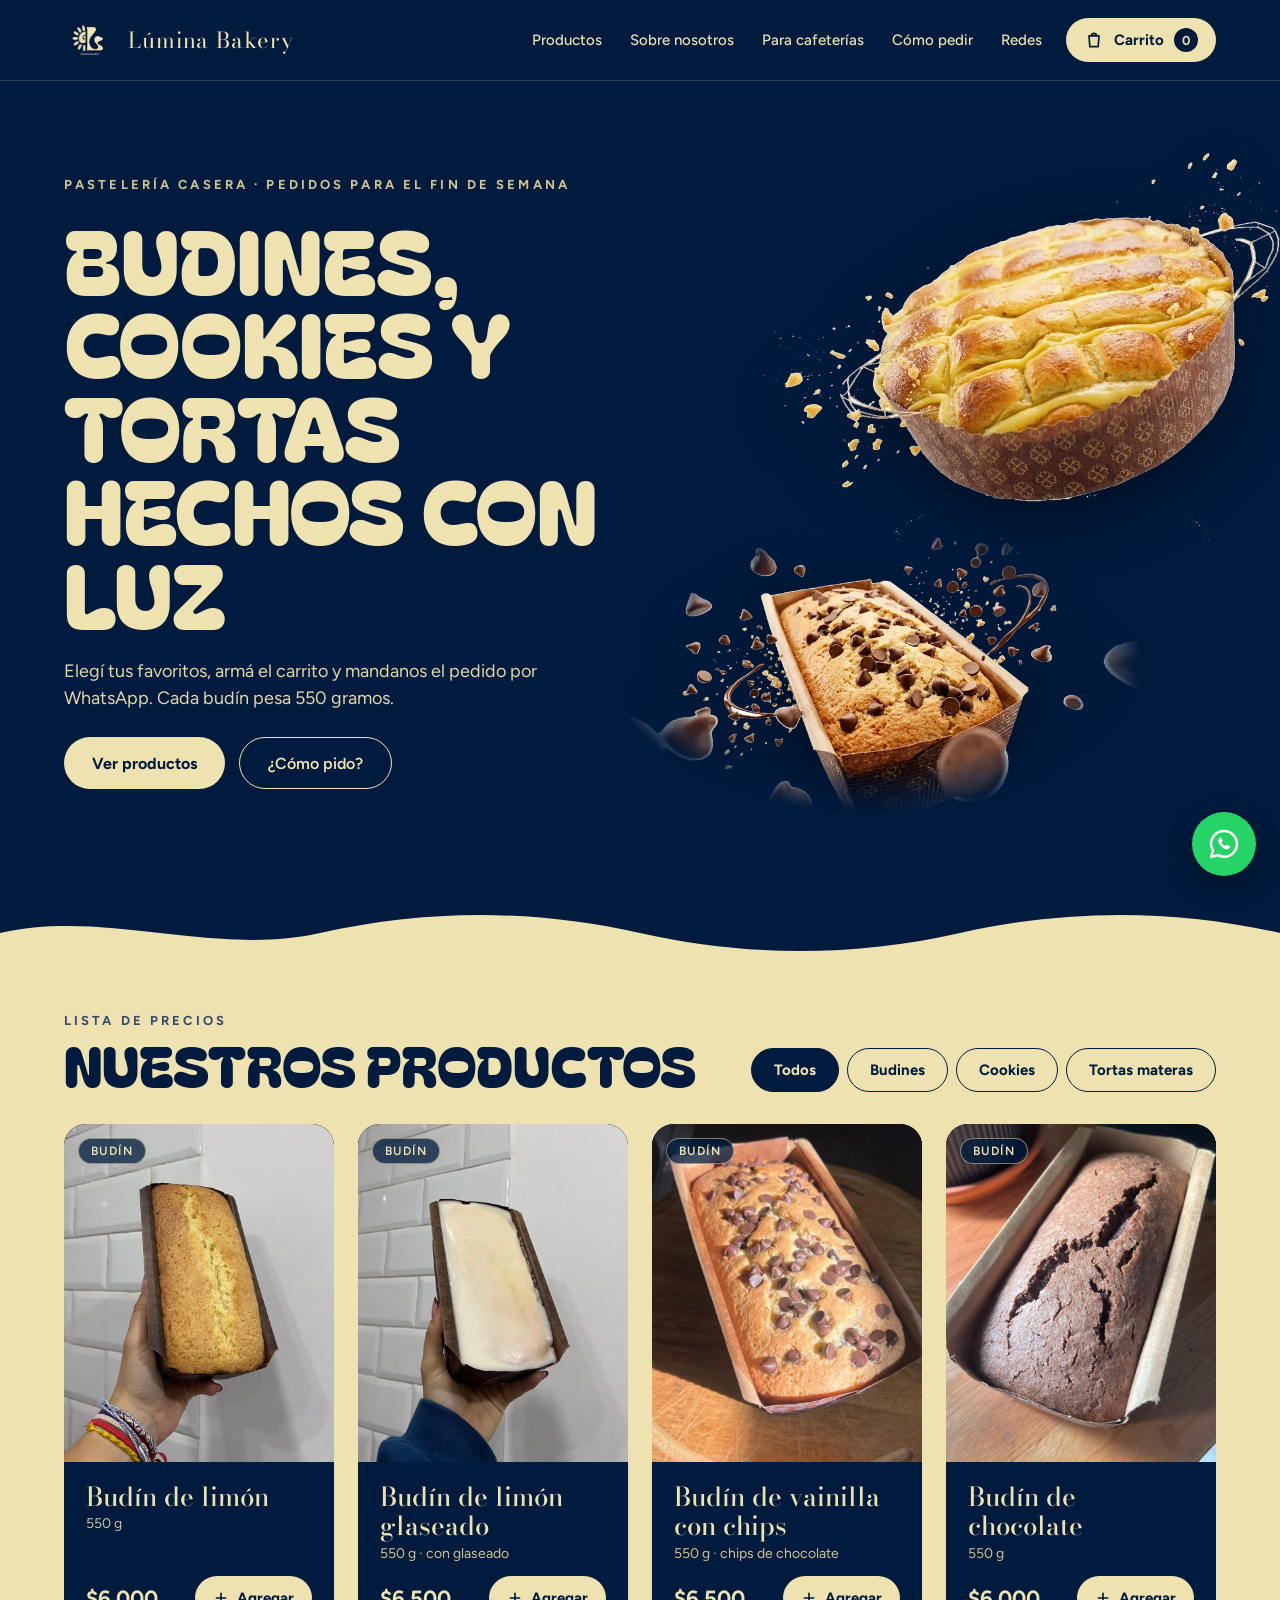
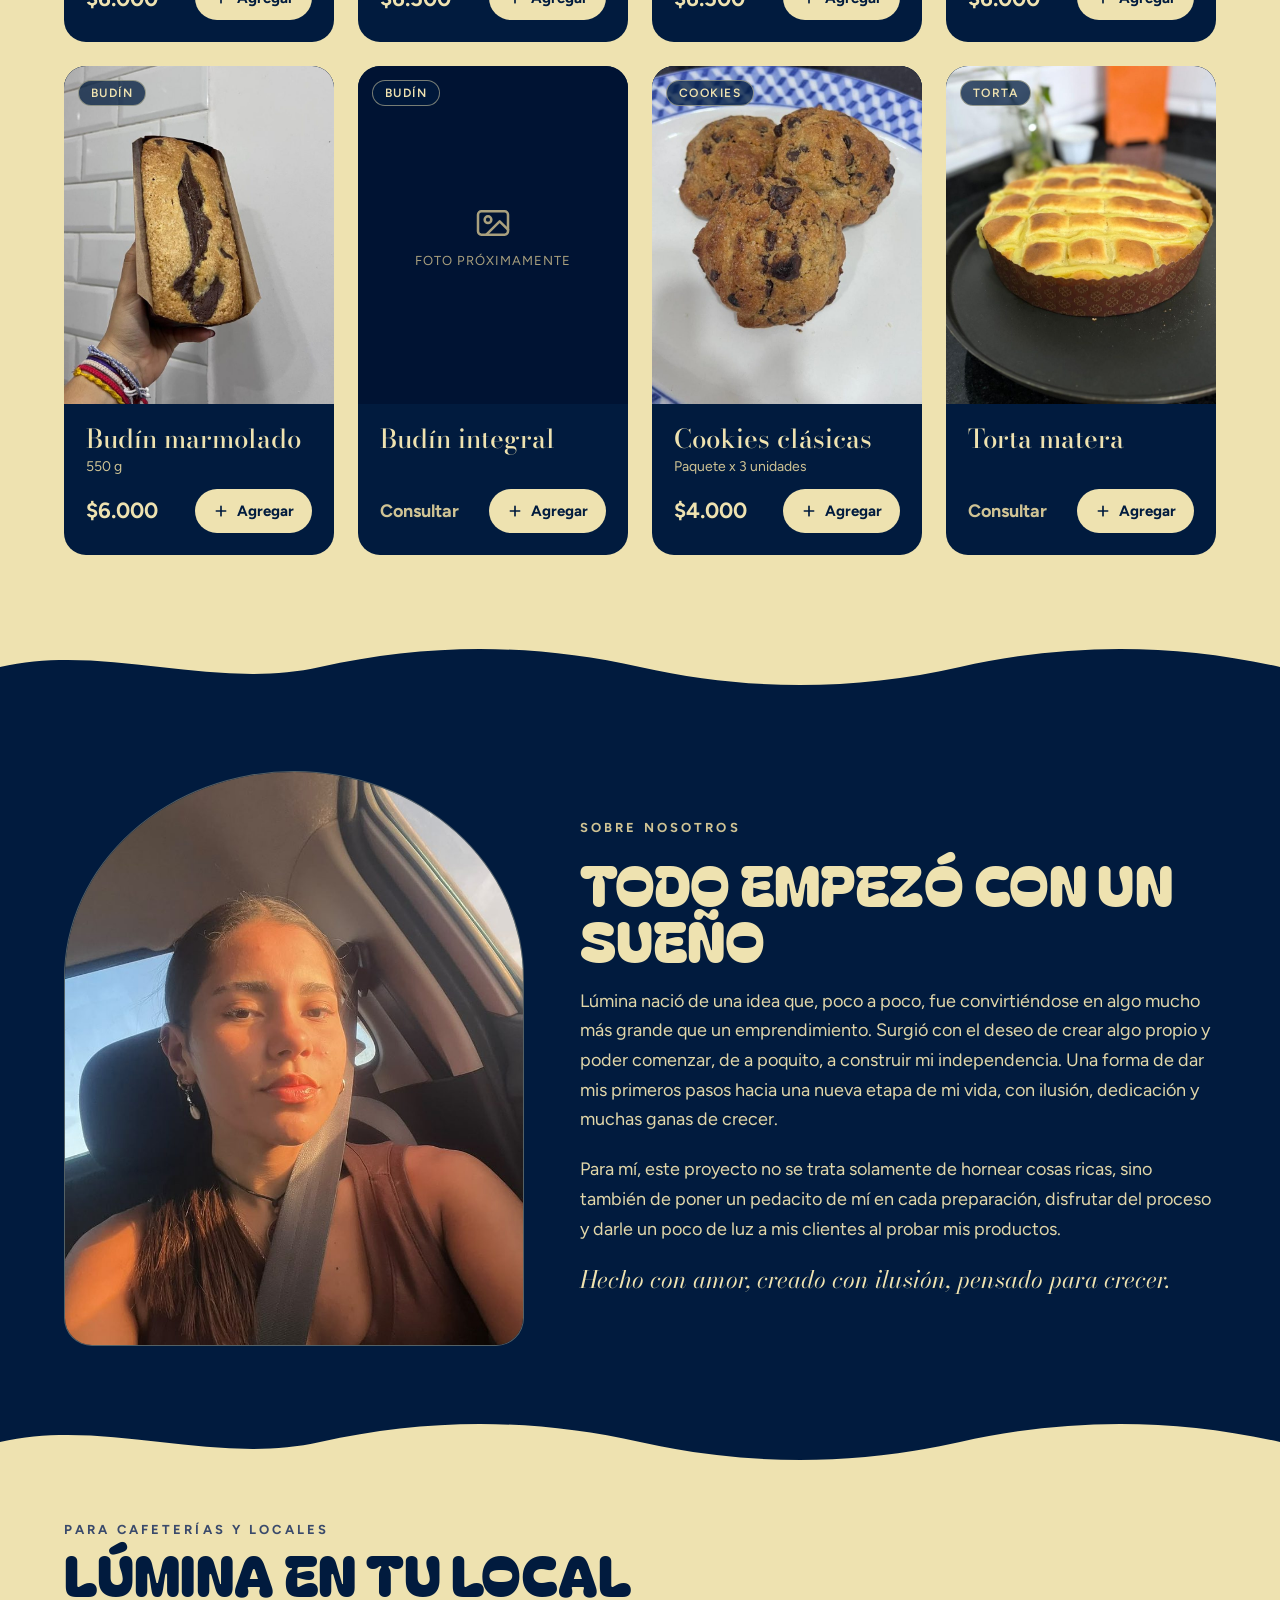
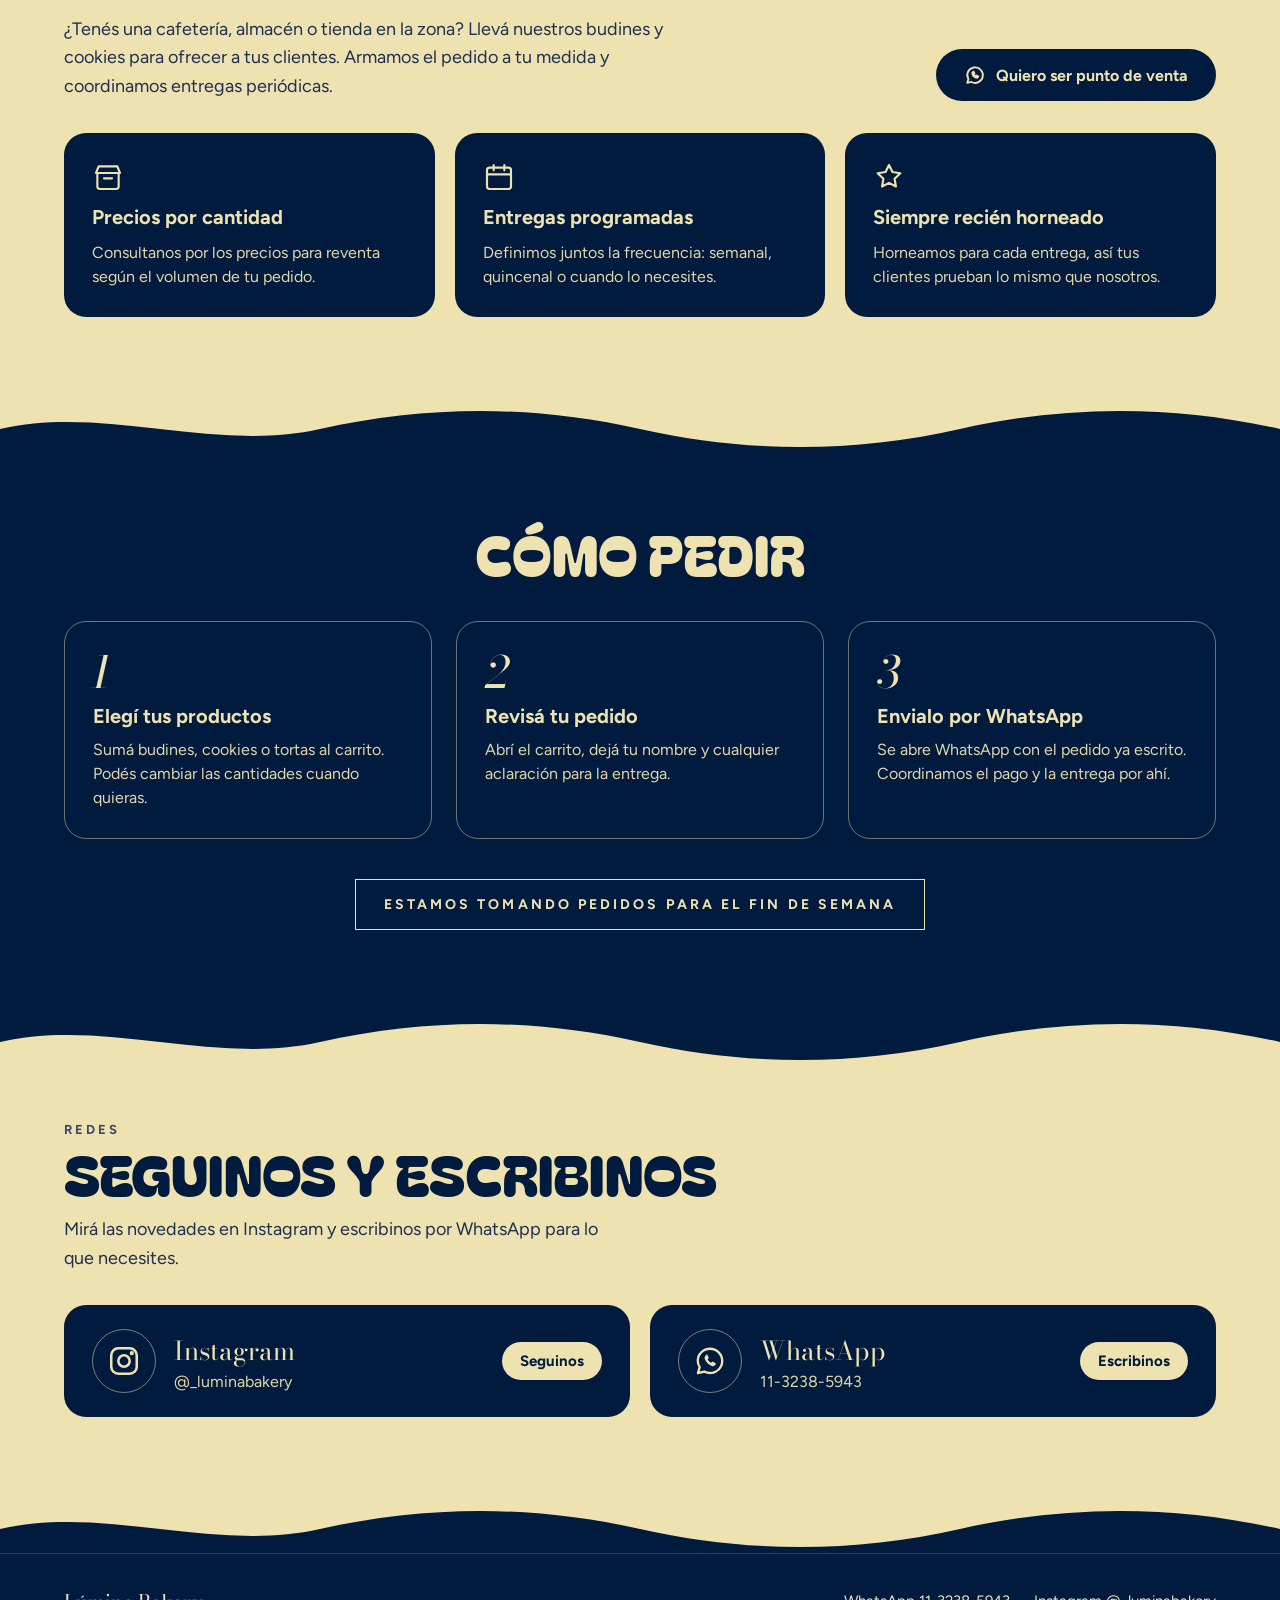
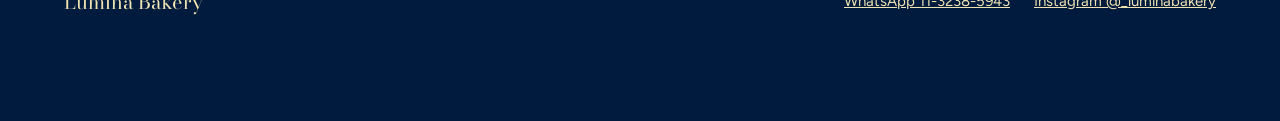
==== commit 928563ef: "Agregar sección de redes con Instagram y WhatsApp Co-Authored-By: Claude Opus 5.5 <noreply@anthropic" ====
--- a/index.html
+++ b/index.html
@@ -25,6 +25,7 @@
       <a href="#nosotros">Sobre nosotros</a>
       <a href="#para-locales">Para cafeterías</a>
       <a href="#como-pedir">Cómo pedir</a>
+      <a href="#redes">Redes</a>
     </nav>
     <button type="button" class="cart-button" data-open-cart aria-haspopup="dialog">
       <svg width="20" height="20" viewBox="0 0 24 24" fill="none" stroke="currentColor" stroke-width="2" stroke-linecap="round" stroke-linejoin="round" aria-hidden="true"><path d="M6 7h12l-1 13H7L6 7z"/><path d="M9 7a3 3 0 0 1 6 0"/></svg>
@@ -145,6 +146,42 @@
       <p class="banner">Estamos tomando pedidos para el fin de semana</p>
     </div>
   </section>
+
+  <div class="wave wave-to-cream" aria-hidden="true"></div>
+
+  <section id="redes" class="section-cream">
+    <div class="container section-pad">
+      <div class="redes-head">
+        <p class="eyebrow eyebrow-dark">Redes</p>
+        <h2 class="display">Seguinos y escribinos</h2>
+        <p>Mirá las novedades en Instagram y escribinos por WhatsApp para lo que necesites.</p>
+      </div>
+      <div class="social-grid">
+        <a class="social-card" href="https://instagram.com/_luminabakery" target="_blank" rel="noopener">
+          <span class="social-icon">
+            <svg width="34" height="34" viewBox="0 0 24 24" fill="none" stroke="currentColor" stroke-width="1.8" stroke-linecap="round" stroke-linejoin="round" aria-hidden="true"><rect x="3" y="3" width="18" height="18" rx="5"/><circle cx="12" cy="12" r="4"/><circle cx="17.5" cy="6.5" r="0.6" fill="currentColor"/></svg>
+          </span>
+          <span class="social-text">
+            <span class="social-name">Instagram</span>
+            <span class="social-handle">@_luminabakery</span>
+          </span>
+          <span class="social-cta">Seguinos</span>
+        </a>
+        <a class="social-card" data-wa="consulta" target="_blank" rel="noopener">
+          <span class="social-icon">
+            <svg width="34" height="34" viewBox="0 0 32 32" aria-hidden="true"><path d="M16 4.5C9.6 4.5 4.5 9.5 4.5 15.7c0 2.2.6 4.2 1.8 6L4.6 27.5l6-1.6c1.6.9 3.5 1.4 5.4 1.4 6.4 0 11.5-5 11.5-11.3S22.4 4.5 16 4.5z" fill="none" stroke="currentColor" stroke-width="2.2" stroke-linejoin="round"/><path d="M12.2 10.2c.4-.4 1-.3 1.3.2l1.2 2c.2.4.2.9-.2 1.3l-.7.7c.6 1.5 1.8 2.7 3.3 3.3l.7-.7c.4-.4.9-.4 1.3-.2l2 1.2c.5.3.6.9.2 1.3l-.9.9c-.7.7-1.8.9-2.8.5-3-1.2-5.3-3.5-6.5-6.5-.4-1-.2-2.1.5-2.8l.6-.9z" fill="currentColor"/></svg>
+          </span>
+          <span class="social-text">
+            <span class="social-name">WhatsApp</span>
+            <span class="social-handle">11-3238-5943</span>
+          </span>
+          <span class="social-cta">Escribinos</span>
+        </a>
+      </div>
+    </div>
+  </section>
+
+  <div class="wave wave-to-navy" aria-hidden="true"></div>
 </main>
 
 <footer class="site-footer">
--- a/css/styles.css
+++ b/css/styles.css
@@ -167,18 +167,20 @@
 .lead { margin: 0; max-width: 480px; font-size: 18px; line-height: 1.55; color: var(--cream-text); }
 .hero-actions { display: flex; gap: 14px; flex-wrap: wrap; }
 
-.hero-art { flex: 1 1 420px; min-width: 0; position: relative; height: 500px; }
+.hero-art { flex: 1 1 420px; min-width: 0; position: relative; height: 660px; }
 .hero-img { position: absolute; height: auto; filter: drop-shadow(0 18px 30px rgba(0, 0, 0, 0.45)); }
-.hero-img-1 { width: 66%; top: 0; right: 0; }
+.hero-img-1 { width: 99%; top: 0; right: -14%; }
 .hero-img-2 {
-  width: 78%; bottom: 0; left: 0;
+  width: 117%; bottom: 0; left: -14%;
   /* La imagen trae chips cortados en los bordes: los desvanecemos. */
   -webkit-mask-image: radial-gradient(ellipse 50% 50% at 50% 50%, #000 70%, transparent 100%);
   mask-image: radial-gradient(ellipse 50% 50% at 50% 50%, #000 70%, transparent 100%);
 }
 @media (max-width: 600px) {
   .hero-inner { padding-top: 48px; padding-bottom: 64px; }
-  .hero-art { height: 340px; }
+  .hero-art { height: 460px; }
+  .hero-img-1 { right: -8%; }
+  .hero-img-2 { left: -10%; }
 }
 
 /* ---------- olas ---------- */
@@ -342,6 +344,39 @@
   text-align: center;
 }
 
+/* ---------- redes ---------- */
+
+.redes-head { display: flex; flex-direction: column; gap: 8px; }
+.redes-head p:not(.eyebrow) { margin: 6px 0 0; max-width: 560px; font-size: 18px; line-height: 1.6; color: var(--ink-body); }
+.social-grid { display: grid; grid-template-columns: repeat(auto-fit, minmax(280px, 1fr)); gap: 20px; }
+.section-cream a.social-card {
+  display: flex; align-items: center; gap: 18px;
+  padding: 24px 28px;
+  border-radius: var(--radius-card);
+  background: var(--navy); color: var(--cream);
+  text-decoration: none;
+  transition: transform 0.15s ease;
+}
+.section-cream a.social-card:hover { transform: translateY(-2px); color: var(--cream); }
+.social-icon {
+  width: 64px; height: 64px; flex-shrink: 0;
+  border-radius: 50%;
+  border: 1.5px solid rgba(238, 226, 176, 0.5);
+  display: flex; align-items: center; justify-content: center;
+}
+.social-text { flex-grow: 1; min-width: 0; display: flex; flex-direction: column; gap: 2px; }
+.social-name { font-family: var(--font-serif); font-size: 26px; }
+.social-handle { font-size: 16px; color: var(--cream-text); }
+.social-cta {
+  padding: 10px 18px;
+  border-radius: 999px;
+  background: var(--cream); color: var(--navy);
+  font-weight: 700; font-size: 15px;
+}
+@media (max-width: 420px) {
+  .social-cta { display: none; }
+}
+
 /* ---------- footer ---------- */
 
 .site-footer { border-top: 1px solid rgba(238, 226, 176, 0.18); padding-bottom: 72px; }
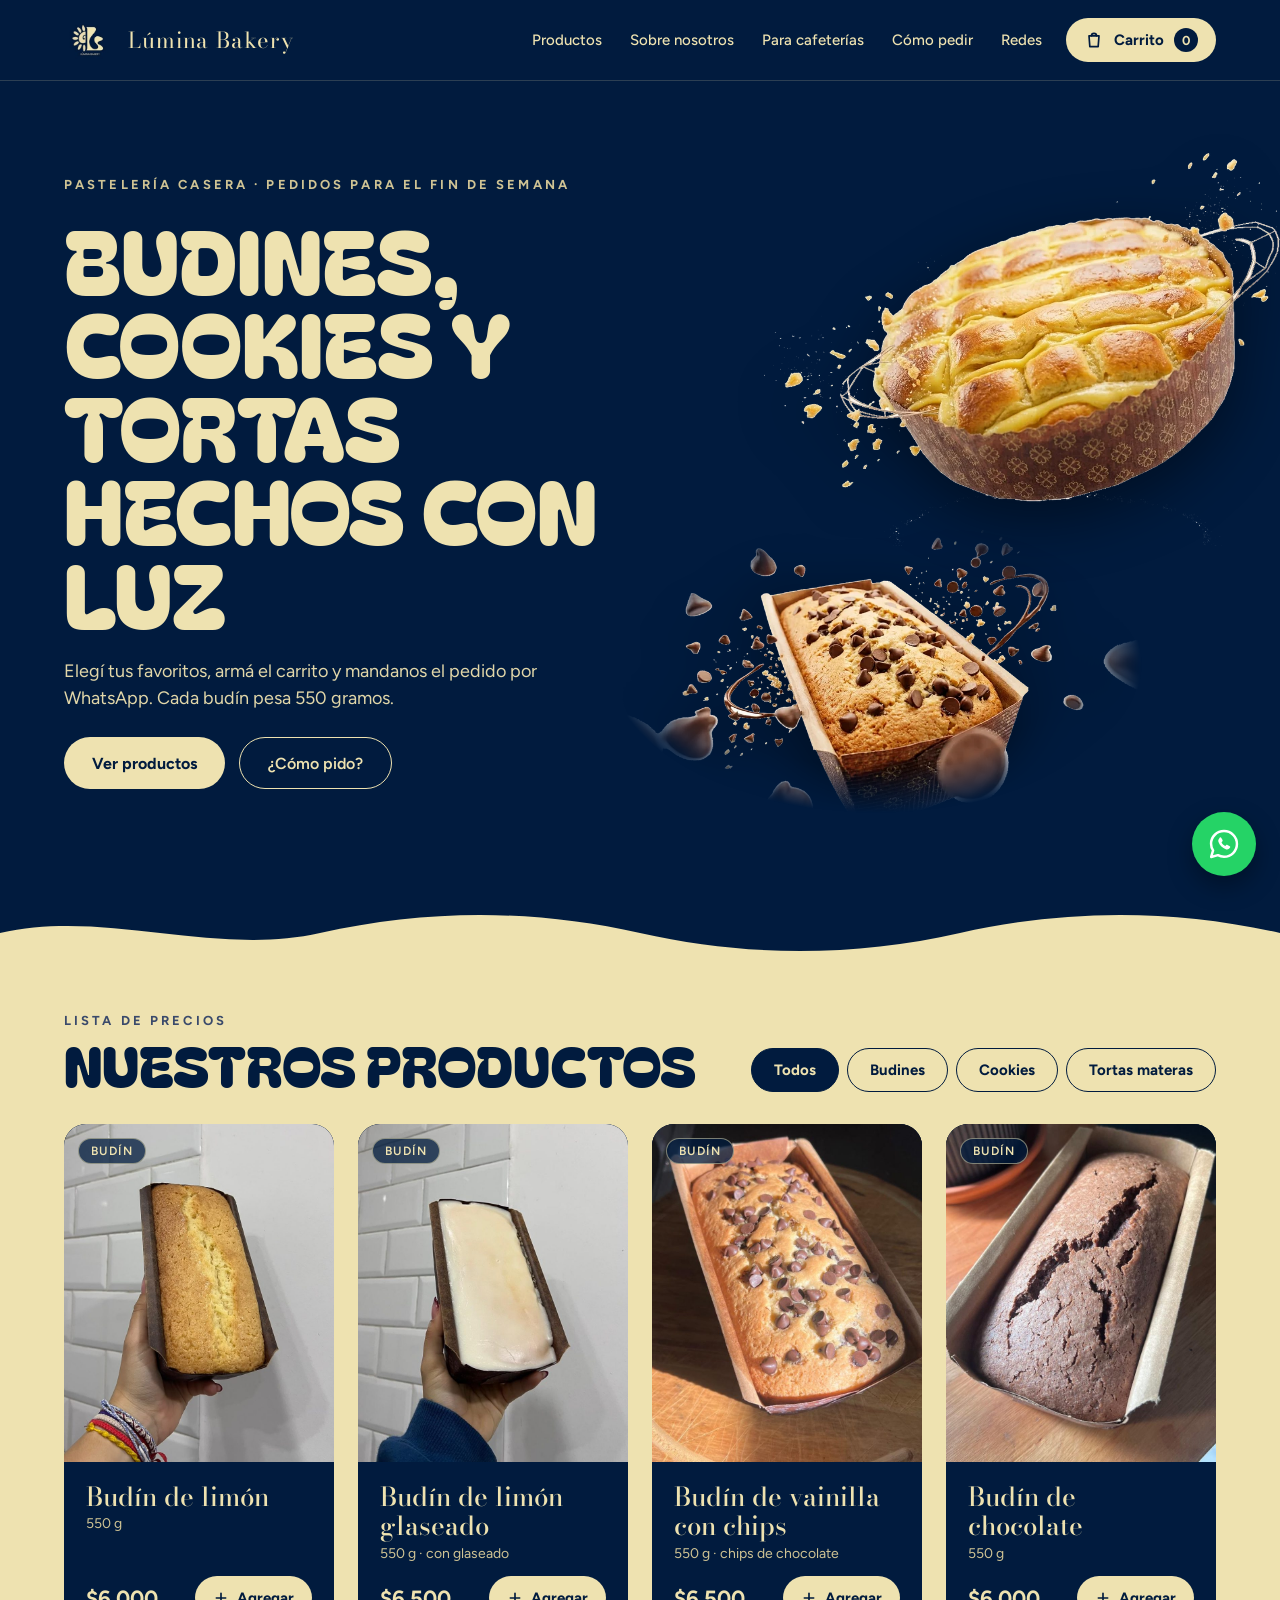
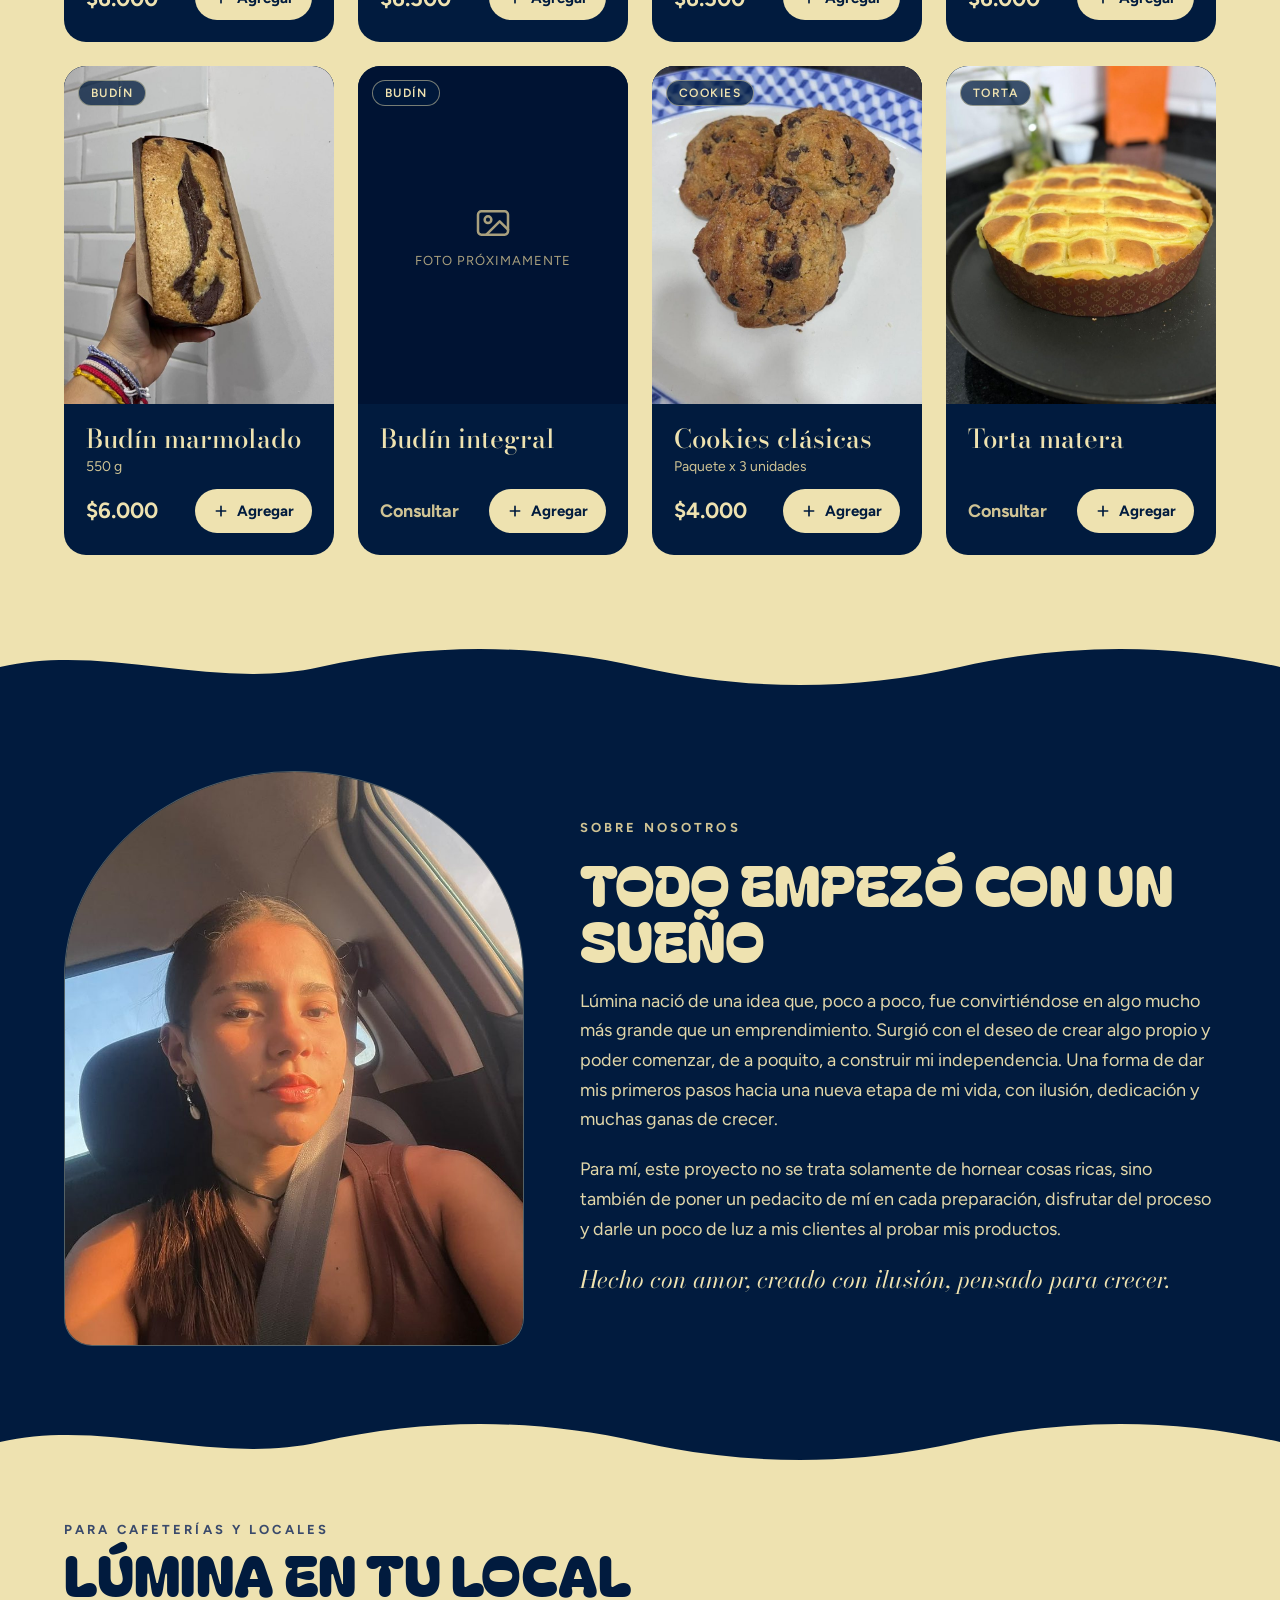
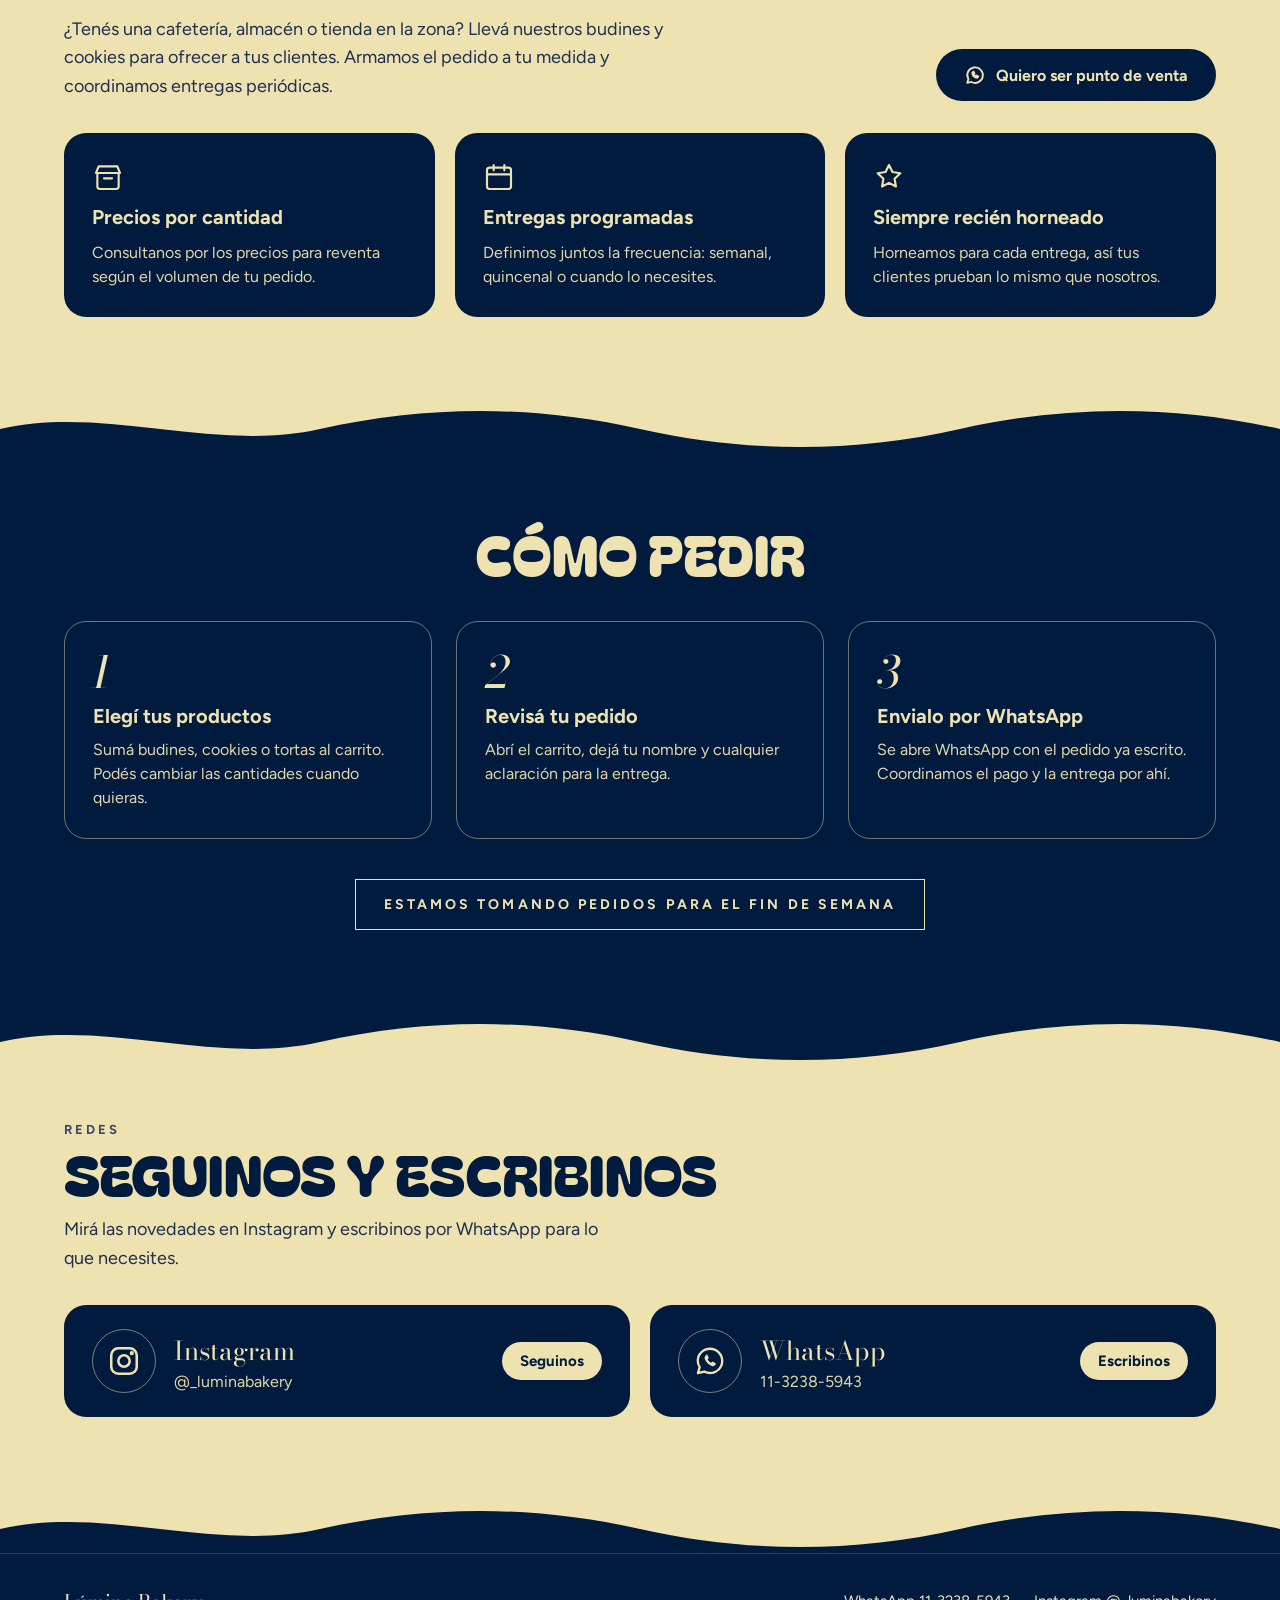
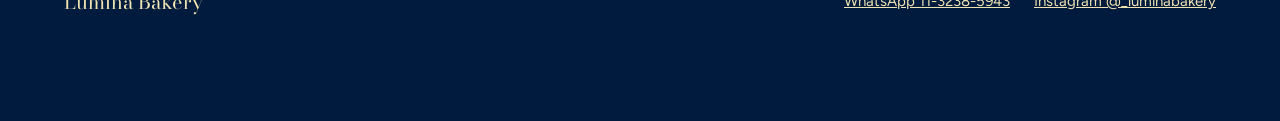
==== commit aa48587b: "Agregar efectos de movimiento al hero Entrada escalonada del texto, aparición de las fotos, flotació" ====
--- a/index.html
+++ b/index.html
@@ -48,8 +48,8 @@
         </div>
       </div>
       <div class="hero-art" aria-hidden="true">
-        <img src="img/hero-torta.webp" alt="" class="hero-img hero-img-1" width="900" height="672">
-        <img src="img/hero-budin-chips.webp" alt="" class="hero-img hero-img-2" width="900" height="502">
+        <div class="hero-float hero-float-1"><img src="img/hero-torta.webp" alt="" class="hero-img hero-img-1" width="900" height="672"></div>
+        <div class="hero-float hero-float-2"><img src="img/hero-budin-chips.webp" alt="" class="hero-img hero-img-2" width="900" height="502"></div>
       </div>
     </div>
   </section>
--- a/css/styles.css
+++ b/css/styles.css
@@ -176,6 +176,34 @@
   -webkit-mask-image: radial-gradient(ellipse 50% 50% at 50% 50%, #000 70%, transparent 100%);
   mask-image: radial-gradient(ellipse 50% 50% at 50% 50%, #000 70%, transparent 100%);
 }
+/* ---------- movimiento del hero ---------- */
+
+@keyframes fade-up { from { opacity: 0; transform: translateY(24px); } to { opacity: 1; transform: none; } }
+@keyframes pop-in { from { opacity: 0; transform: scale(0.85) rotate(-4deg); } to { opacity: 1; transform: none; } }
+@keyframes float-a { 0%, 100% { transform: translateY(0) rotate(0deg); } 50% { transform: translateY(-18px) rotate(2deg); } }
+@keyframes float-b { 0%, 100% { transform: translateY(0) rotate(0deg); } 50% { transform: translateY(14px) rotate(-2deg); } }
+
+.hero-copy > * { animation: fade-up 0.7s cubic-bezier(.2, .7, .2, 1) both; }
+.hero-copy > :nth-child(1) { animation-delay: 0.05s; }
+.hero-copy > :nth-child(2) { animation-delay: 0.15s; }
+.hero-copy > :nth-child(3) { animation-delay: 0.3s; }
+.hero-copy > :nth-child(4) { animation-delay: 0.45s; }
+
+/* La entrada va en el contenedor, la flotación en la imagen y el
+   seguimiento del mouse (app.js) en "translate", para que no se pisen. */
+.hero-float { position: absolute; inset: 0; animation: pop-in 0.9s cubic-bezier(.2, .7, .2, 1) both; }
+.hero-float-1 { animation-delay: 0.2s; }
+.hero-float-2 { animation-delay: 0.4s; }
+.hero-img-1 { animation: float-a 6s ease-in-out 1.1s infinite; }
+.hero-img-2 { animation: float-b 7s ease-in-out 1.3s infinite; }
+.hero-img { translate: var(--px, 0) var(--py, 0); transition: translate 0.4s ease-out; }
+.hero-img-2 { translate: calc(var(--px, 0) * -1.4) calc(var(--py, 0) * -1.4); }
+
+@media (prefers-reduced-motion: reduce) {
+  .hero-copy > *, .hero-float, .hero-img-1, .hero-img-2 { animation: none; }
+  .hero-img, .hero-img-2 { translate: none; }
+}
+
 @media (max-width: 600px) {
   .hero-inner { padding-top: 48px; padding-bottom: 64px; }
   .hero-art { height: 460px; }
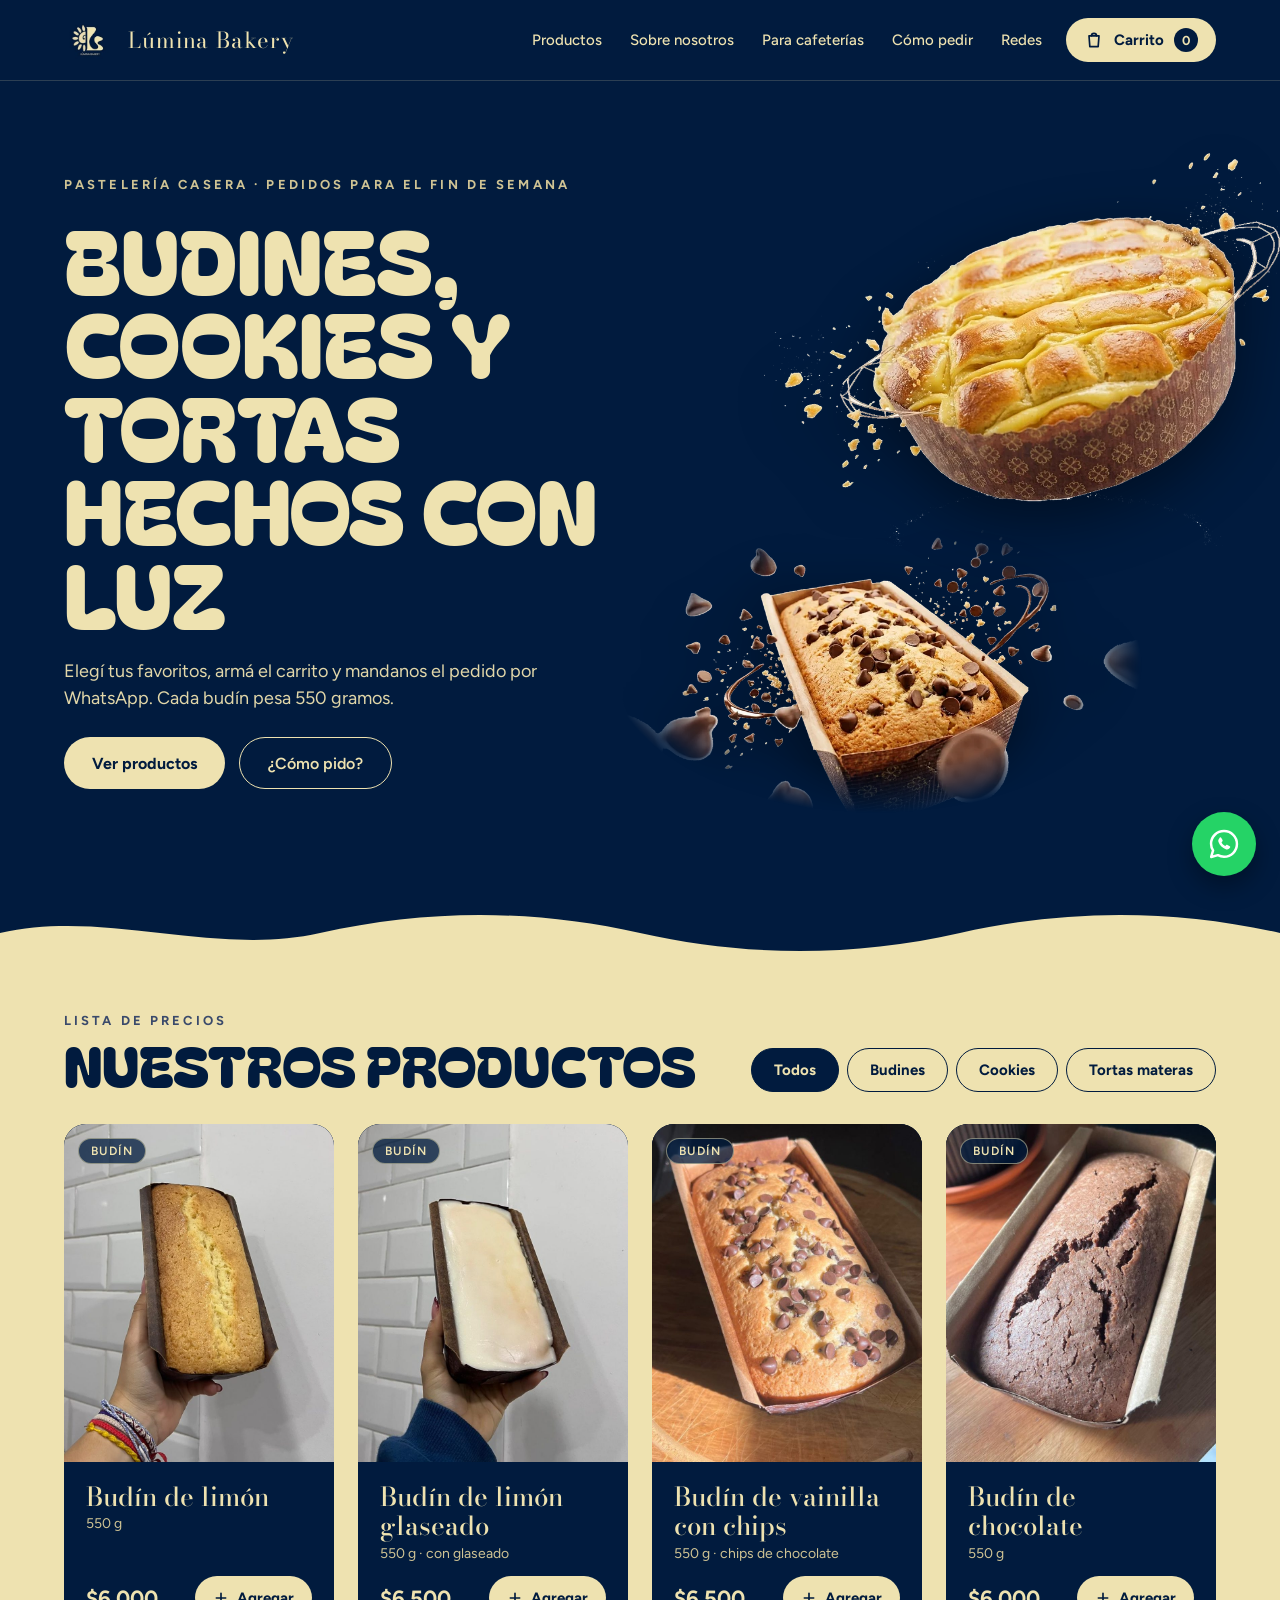
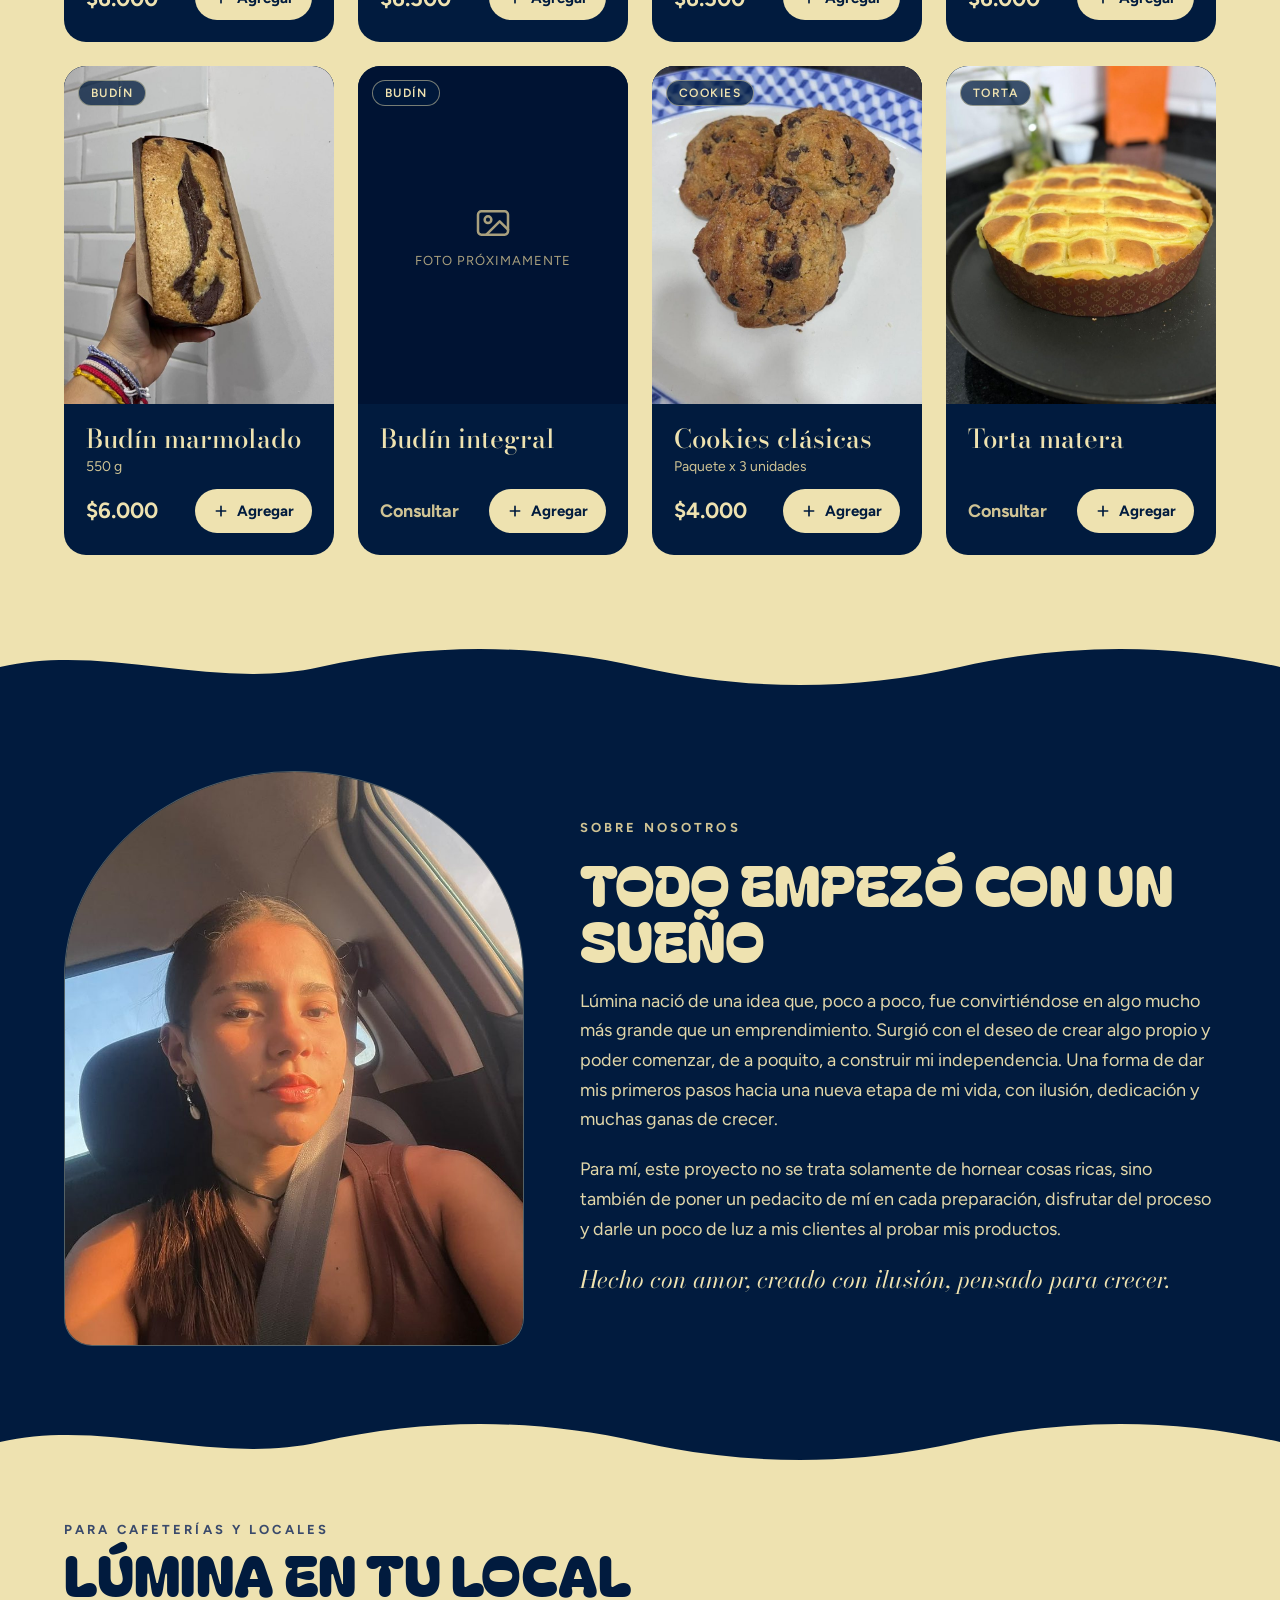
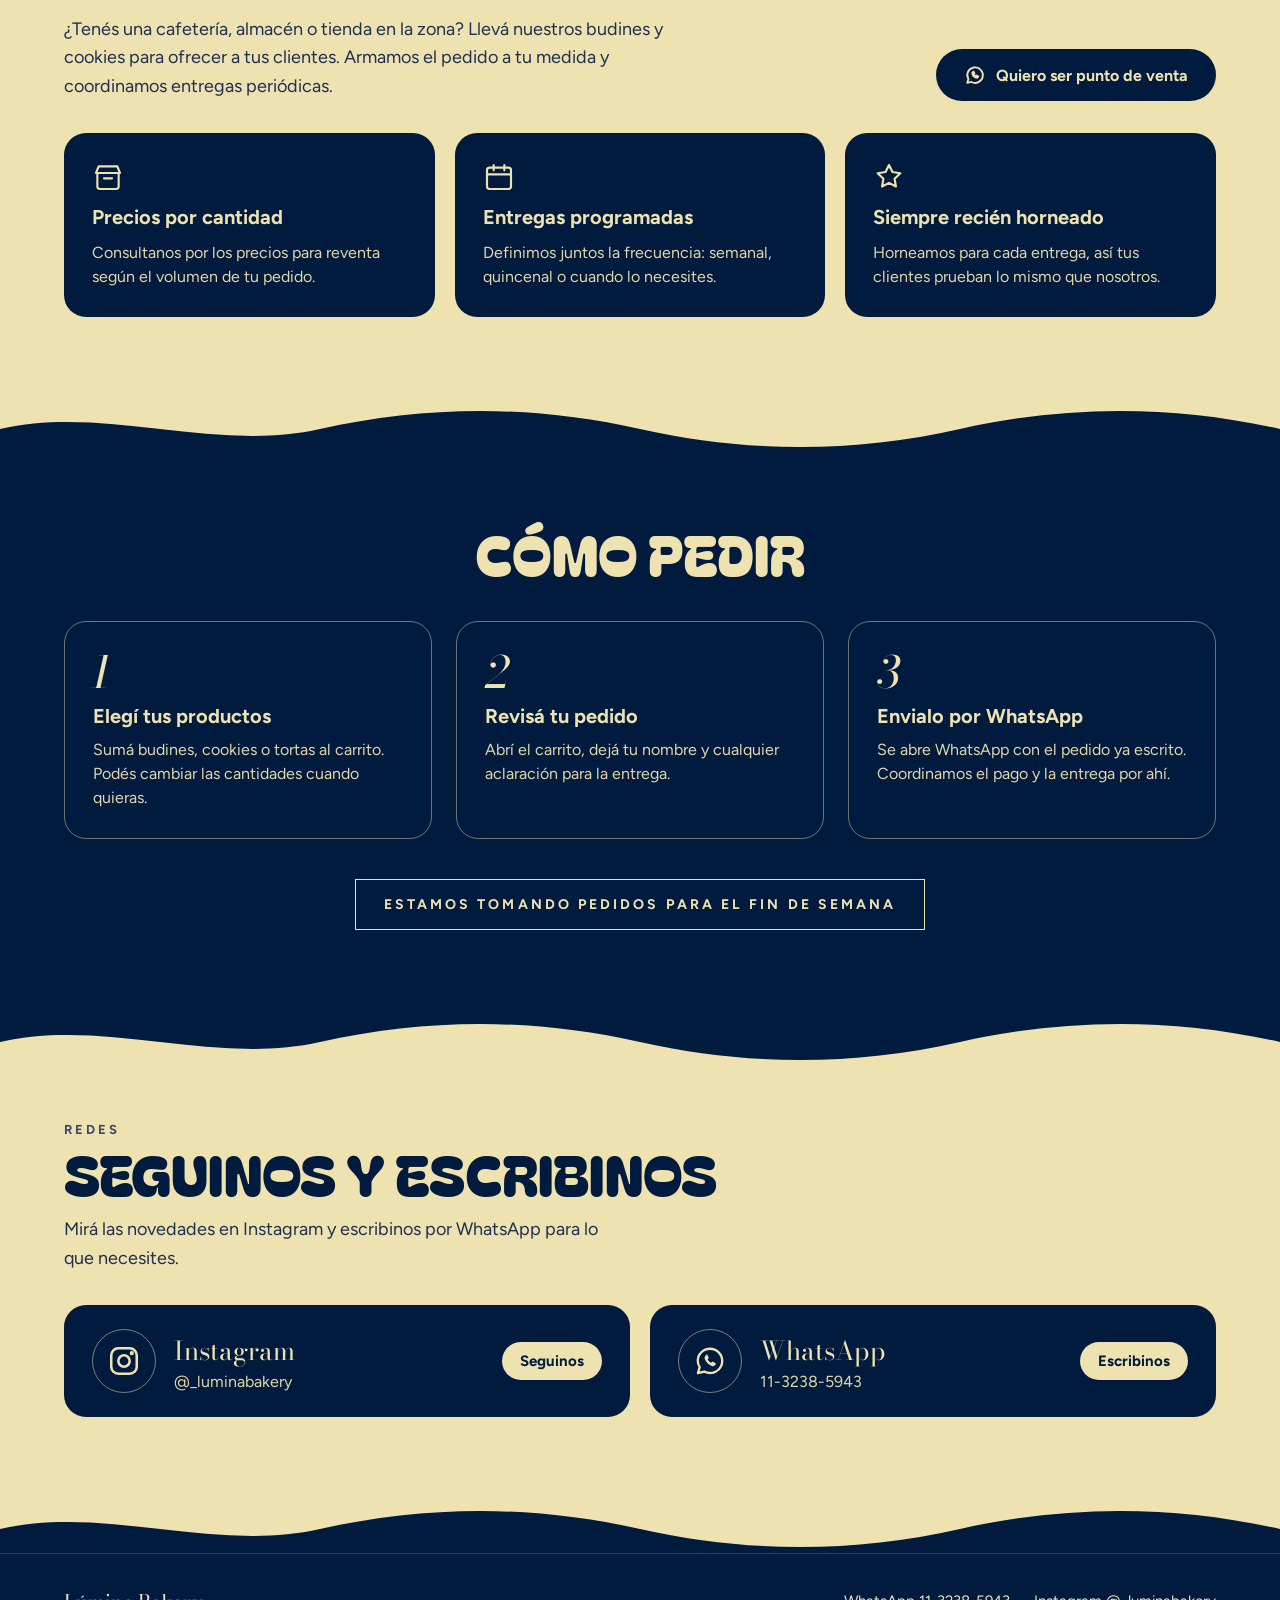
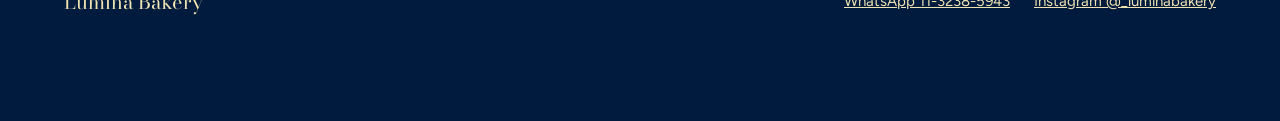
==== commit 8625a050: "Dejar solo la animación de entrada en el hero Se quitan la flotación continua y el seguimiento del m" ====
--- a/index.html
+++ b/index.html
@@ -48,8 +48,8 @@
         </div>
       </div>
       <div class="hero-art" aria-hidden="true">
-        <div class="hero-float hero-float-1"><img src="img/hero-torta.webp" alt="" class="hero-img hero-img-1" width="900" height="672"></div>
-        <div class="hero-float hero-float-2"><img src="img/hero-budin-chips.webp" alt="" class="hero-img hero-img-2" width="900" height="502"></div>
+        <img src="img/hero-torta.webp" alt="" class="hero-img hero-img-1" width="900" height="672">
+        <img src="img/hero-budin-chips.webp" alt="" class="hero-img hero-img-2" width="900" height="502">
       </div>
     </div>
   </section>
--- a/css/styles.css
+++ b/css/styles.css
@@ -179,9 +179,8 @@
 /* ---------- movimiento del hero ---------- */
 
 @keyframes fade-up { from { opacity: 0; transform: translateY(24px); } to { opacity: 1; transform: none; } }
-@keyframes pop-in { from { opacity: 0; transform: scale(0.85) rotate(-4deg); } to { opacity: 1; transform: none; } }
-@keyframes float-a { 0%, 100% { transform: translateY(0) rotate(0deg); } 50% { transform: translateY(-18px) rotate(2deg); } }
-@keyframes float-b { 0%, 100% { transform: translateY(0) rotate(0deg); } 50% { transform: translateY(14px) rotate(-2deg); } }
+@keyframes enter-right { from { opacity: 0; transform: translateX(80px) rotate(6deg); } to { opacity: 1; transform: none; } }
+@keyframes enter-left { from { opacity: 0; transform: translateX(-80px) rotate(-6deg); } to { opacity: 1; transform: none; } }
 
 .hero-copy > * { animation: fade-up 0.7s cubic-bezier(.2, .7, .2, 1) both; }
 .hero-copy > :nth-child(1) { animation-delay: 0.05s; }
@@ -189,19 +188,12 @@
 .hero-copy > :nth-child(3) { animation-delay: 0.3s; }
 .hero-copy > :nth-child(4) { animation-delay: 0.45s; }
 
-/* La entrada va en el contenedor, la flotación en la imagen y el
-   seguimiento del mouse (app.js) en "translate", para que no se pisen. */
-.hero-float { position: absolute; inset: 0; animation: pop-in 0.9s cubic-bezier(.2, .7, .2, 1) both; }
-.hero-float-1 { animation-delay: 0.2s; }
-.hero-float-2 { animation-delay: 0.4s; }
-.hero-img-1 { animation: float-a 6s ease-in-out 1.1s infinite; }
-.hero-img-2 { animation: float-b 7s ease-in-out 1.3s infinite; }
-.hero-img { translate: var(--px, 0) var(--py, 0); transition: translate 0.4s ease-out; }
-.hero-img-2 { translate: calc(var(--px, 0) * -1.4) calc(var(--py, 0) * -1.4); }
+/* Las fotos entran una vez y quedan fijas. */
+.hero-img-1 { animation: enter-right 0.9s cubic-bezier(.2, .7, .2, 1) 0.2s both; }
+.hero-img-2 { animation: enter-left 0.9s cubic-bezier(.2, .7, .2, 1) 0.4s both; }
 
 @media (prefers-reduced-motion: reduce) {
-  .hero-copy > *, .hero-float, .hero-img-1, .hero-img-2 { animation: none; }
-  .hero-img, .hero-img-2 { translate: none; }
+  .hero-copy > *, .hero-img-1, .hero-img-2 { animation: none; }
 }
 
 @media (max-width: 600px) {
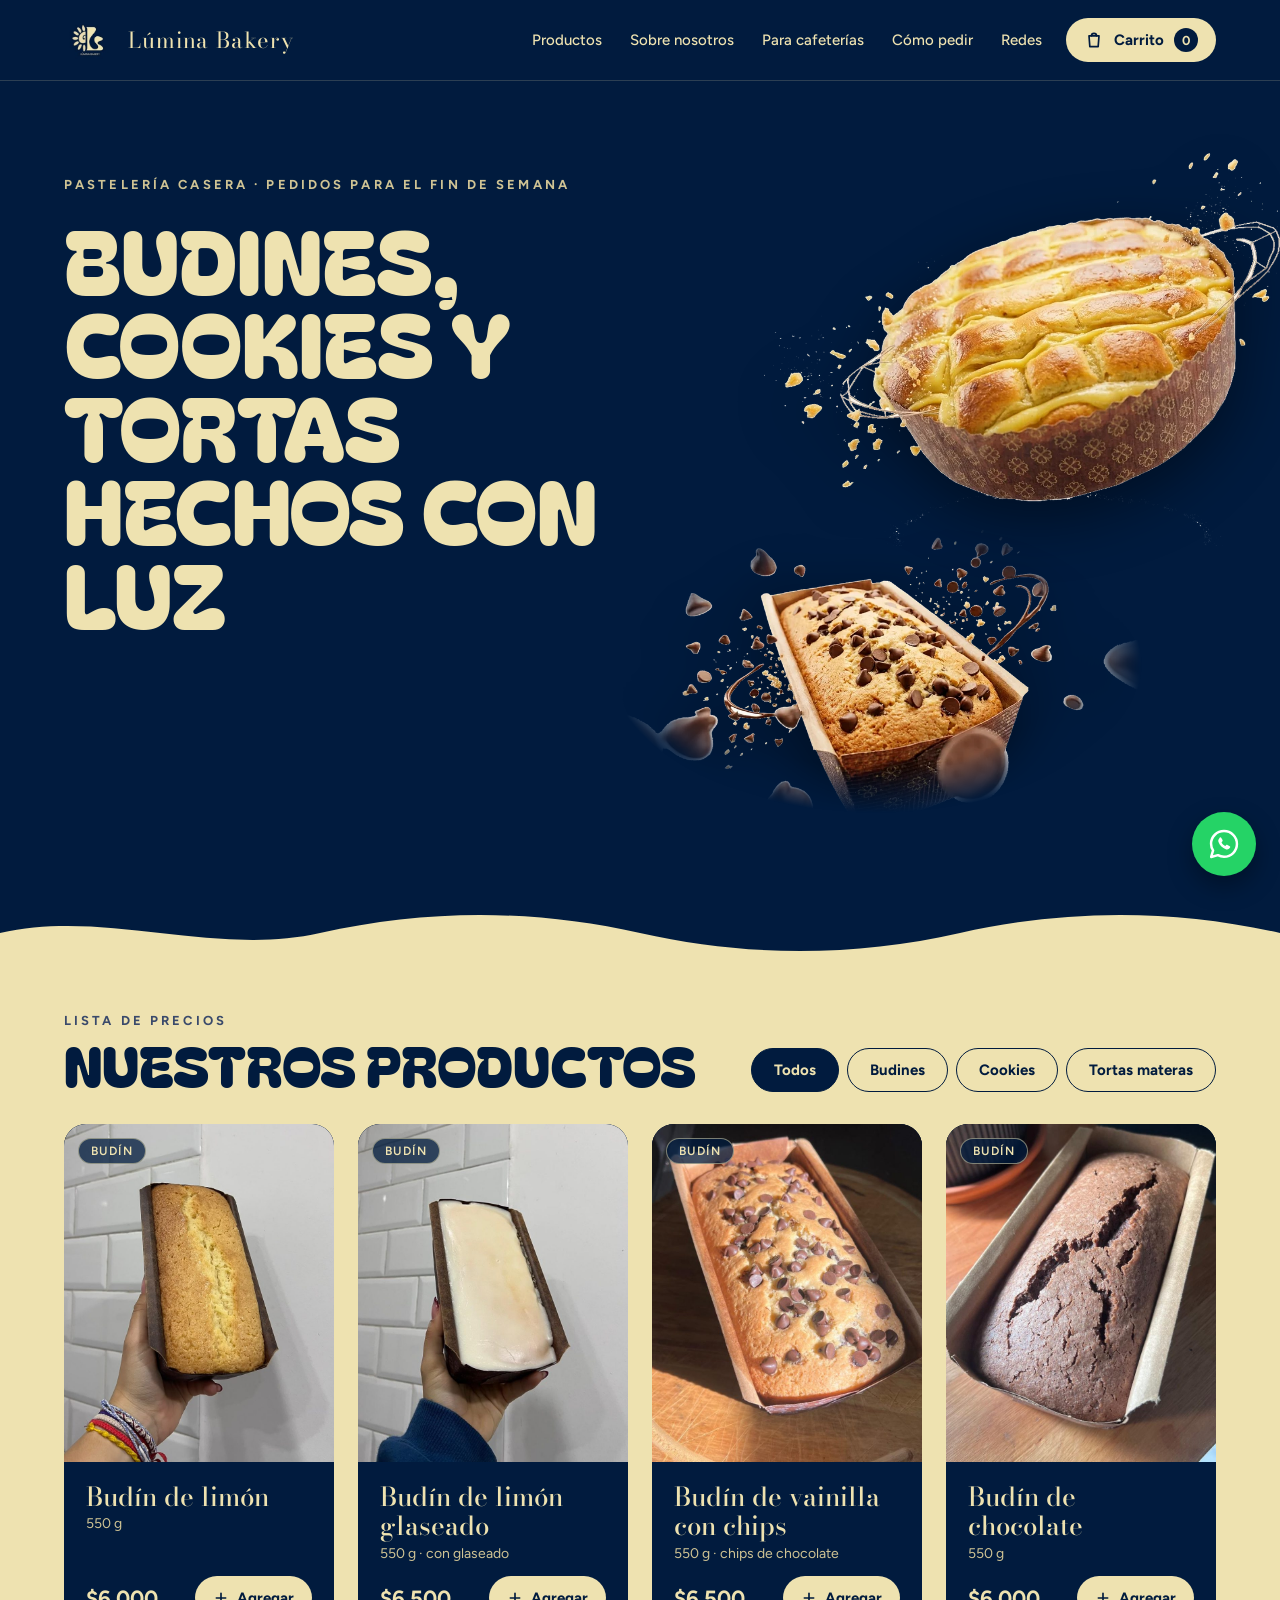
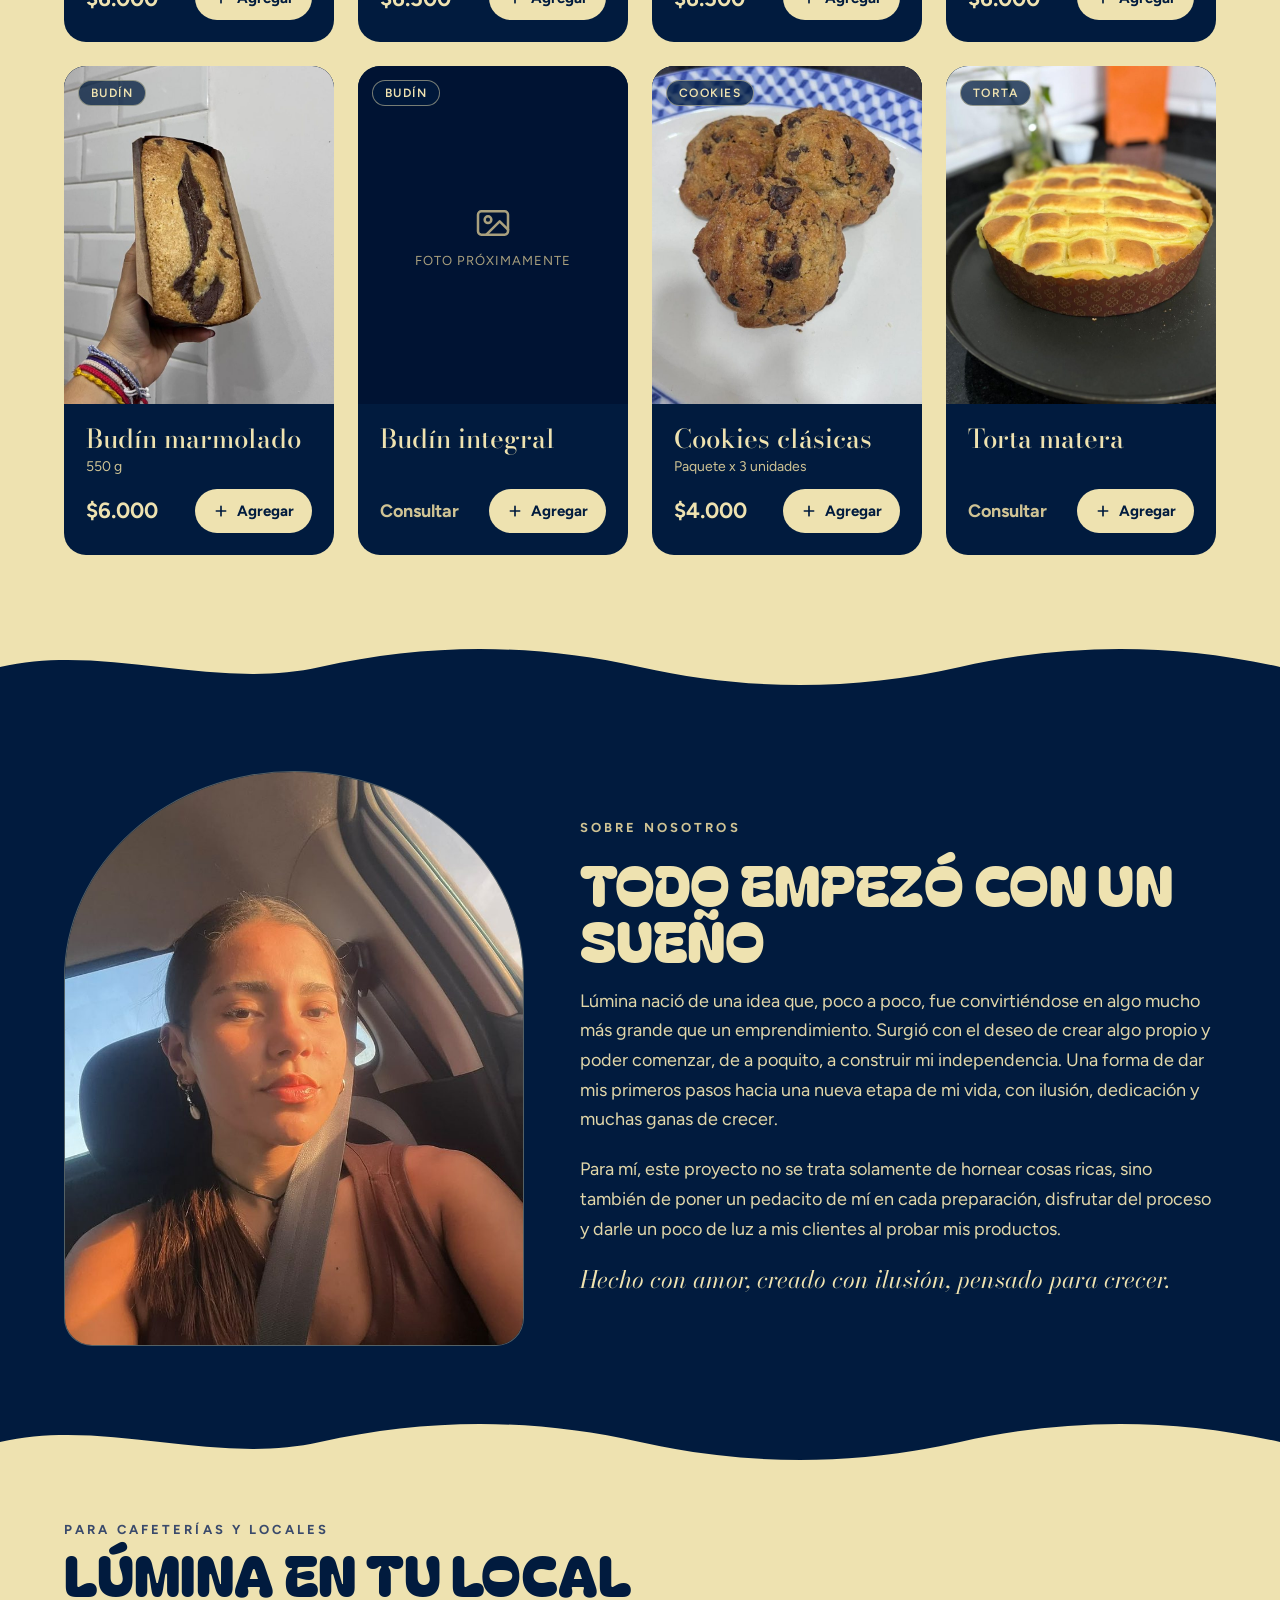
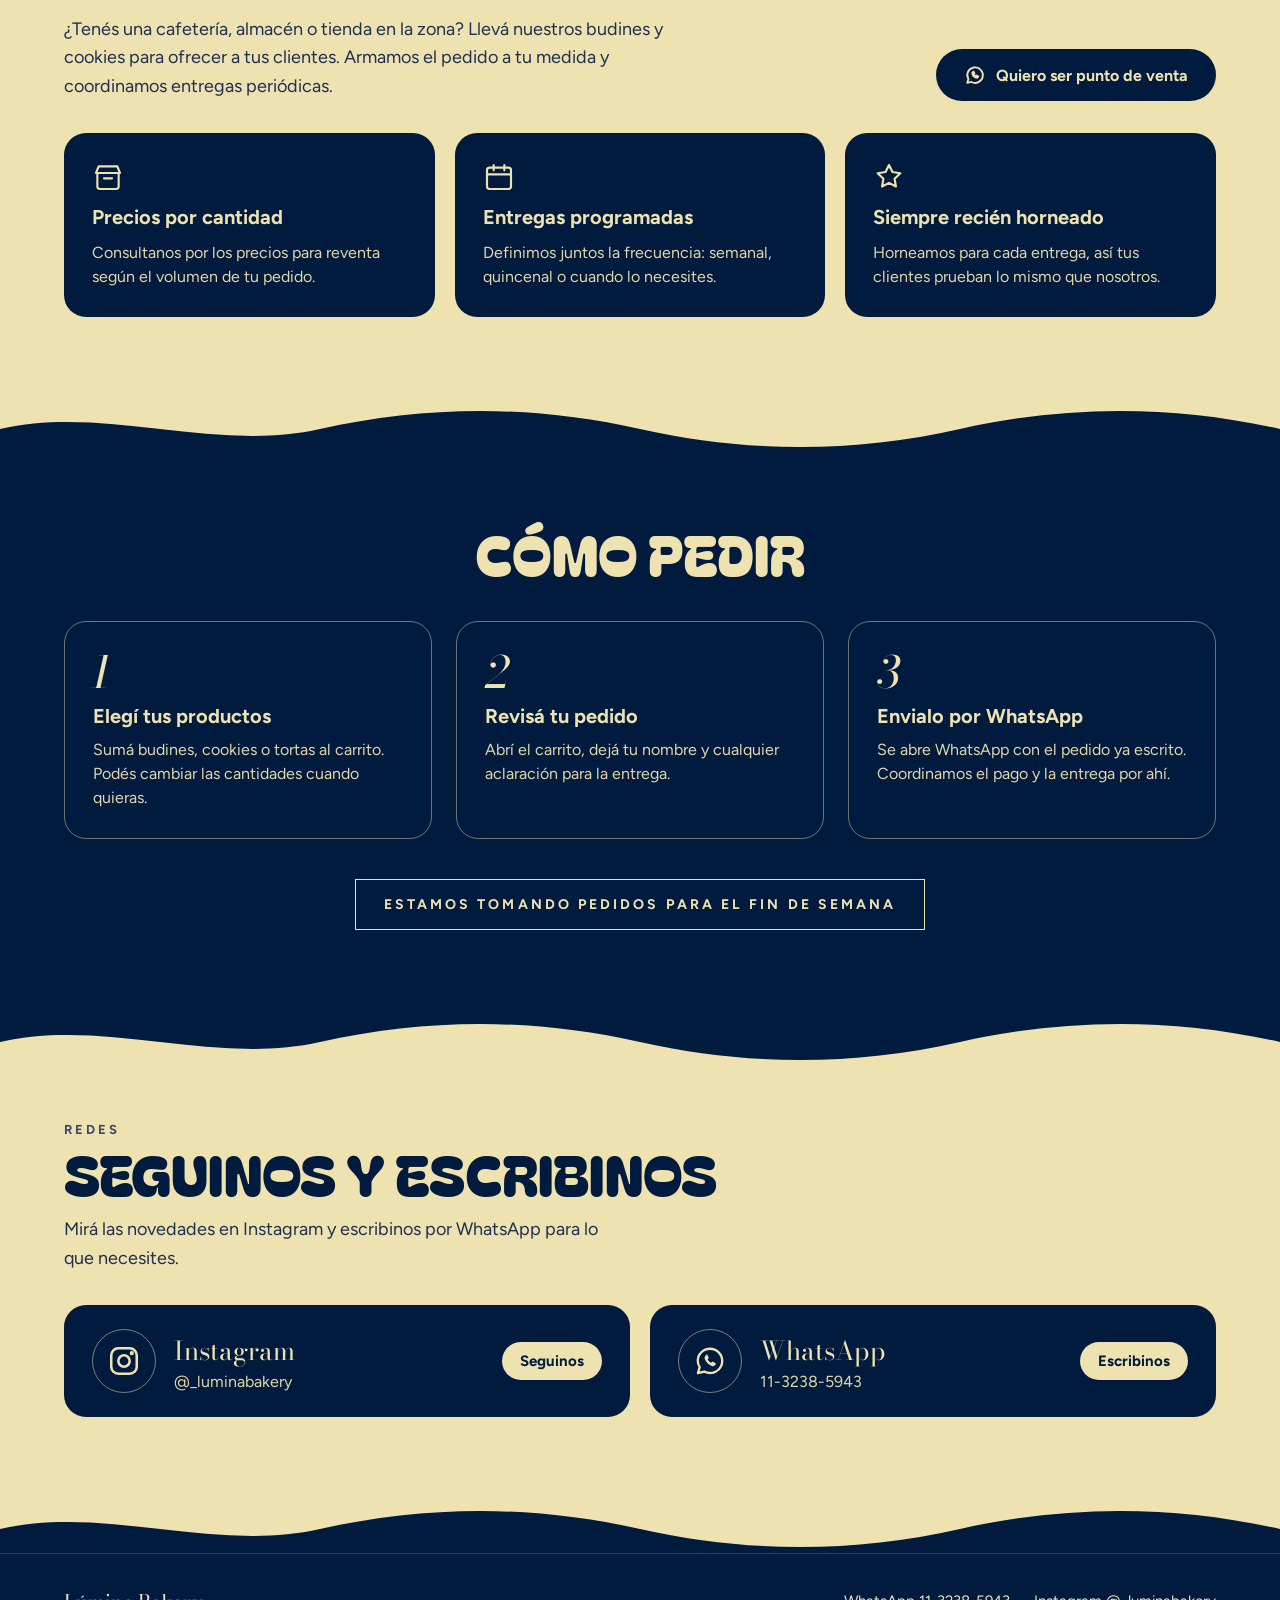
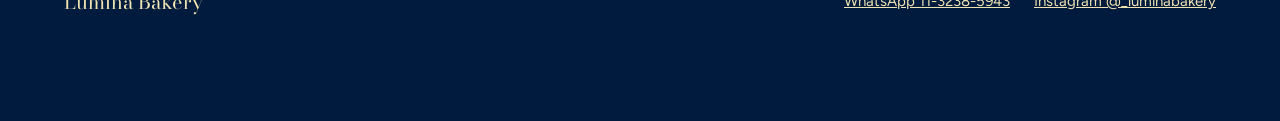
==== commit 8a23559c: "Reforzar la seguridad del sitio - Content-Security-Policy estricta: solo recursos del propio sitio. " ====
--- a/index.html
+++ b/index.html
@@ -3,13 +3,14 @@
 <head>
   <meta charset="utf-8">
   <meta name="viewport" content="width=device-width, initial-scale=1">
+  <!-- Seguridad: solo se cargan recursos del propio sitio; nada externo ni código en línea. -->
+  <meta http-equiv="Content-Security-Policy" content="default-src 'none'; script-src 'self'; style-src 'self'; font-src 'self'; img-src 'self' data:; connect-src 'none'; base-uri 'none'; form-action 'none'; upgrade-insecure-requests">
+  <meta name="referrer" content="strict-origin-when-cross-origin">
   <title>Lúmina Bakery — Budines, cookies y tortas materas</title>
   <meta name="description" content="Budines, cookies y tortas materas caseras. Armá tu pedido y envialo por WhatsApp.">
   <meta name="theme-color" content="#011B3E">
   <link rel="icon" href="img/favicon.png" type="image/png">
-  <link rel="preconnect" href="https://fonts.googleapis.com">
-  <link rel="preconnect" href="https://fonts.gstatic.com" crossorigin>
-  <link rel="stylesheet" href="https://fonts.googleapis.com/css2?family=Bagel+Fat+One&family=Bodoni+Moda:ital,opsz,wght@0,6..96,400..700;1,6..96,400..700&family=Figtree:wght@400;500;600;700&display=swap">
+  <link rel="stylesheet" href="css/fonts.css">
   <link rel="stylesheet" href="css/styles.css">
 </head>
 <body>
@@ -20,7 +21,7 @@
       <img src="img/logo.png" alt="" width="52" height="52">
       <span>Lúmina Bakery</span>
     </a>
-    <nav class="main-nav" aria-label="Principal">
+    <nav class="main-nav" id="main-nav" aria-label="Principal" data-nav>
       <a href="#productos">Productos</a>
       <a href="#nosotros">Sobre nosotros</a>
       <a href="#para-locales">Para cafeterías</a>
@@ -32,6 +33,9 @@
       <span>Carrito</span>
       <span class="cart-count" data-cart-count aria-label="productos en el carrito">0</span>
     </button>
+    <button type="button" class="menu-button icon-btn" data-menu-toggle aria-controls="main-nav" aria-expanded="false" aria-label="Abrir menú">
+      <svg width="26" height="26" viewBox="0 0 24 24" fill="none" stroke="currentColor" stroke-width="2" stroke-linecap="round" aria-hidden="true"><path class="menu-icon-open" d="M4 7h16M4 12h16M4 17h16"/><path class="menu-icon-close" d="M6 6l12 12M18 6L6 18"/></svg>
+    </button>
   </div>
 </header>
 
@@ -96,7 +100,7 @@
           <h2 class="display">Lúmina en tu local</h2>
           <p>¿Tenés una cafetería, almacén o tienda en la zona? Llevá nuestros budines y cookies para ofrecer a tus clientes. Armamos el pedido a tu medida y coordinamos entregas periódicas.</p>
         </div>
-        <a class="btn btn-navy" data-wa="mayorista" target="_blank" rel="noopener">
+        <a class="btn btn-navy" data-wa="mayorista" target="_blank" rel="noopener noreferrer">
           <svg width="22" height="22" viewBox="0 0 24 24" fill="none" stroke="currentColor" stroke-width="2" stroke-linecap="round" stroke-linejoin="round" aria-hidden="true"><path d="M3.5 20.5l1.3-4A8.5 8.5 0 1 1 8 19.6l-4.5.9z"/><path d="M9 9.5c0 3 2.5 5.5 5.5 5.5l1.2-1.4-2-1-1 .8a4 4 0 0 1-2.1-2.1l.8-1-1-2L9 9.5z"/></svg>
           Quiero ser punto de venta
         </a>
@@ -157,7 +161,7 @@
         <p>Mirá las novedades en Instagram y escribinos por WhatsApp para lo que necesites.</p>
       </div>
       <div class="social-grid">
-        <a class="social-card" href="https://instagram.com/_luminabakery" target="_blank" rel="noopener">
+        <a class="social-card" href="https://instagram.com/_luminabakery" target="_blank" rel="noopener noreferrer">
           <span class="social-icon">
             <svg width="34" height="34" viewBox="0 0 24 24" fill="none" stroke="currentColor" stroke-width="1.8" stroke-linecap="round" stroke-linejoin="round" aria-hidden="true"><rect x="3" y="3" width="18" height="18" rx="5"/><circle cx="12" cy="12" r="4"/><circle cx="17.5" cy="6.5" r="0.6" fill="currentColor"/></svg>
           </span>
@@ -167,7 +171,7 @@
           </span>
           <span class="social-cta">Seguinos</span>
         </a>
-        <a class="social-card" data-wa="consulta" target="_blank" rel="noopener">
+        <a class="social-card" data-wa="consulta" target="_blank" rel="noopener noreferrer">
           <span class="social-icon">
             <svg width="34" height="34" viewBox="0 0 32 32" aria-hidden="true"><path d="M16 4.5C9.6 4.5 4.5 9.5 4.5 15.7c0 2.2.6 4.2 1.8 6L4.6 27.5l6-1.6c1.6.9 3.5 1.4 5.4 1.4 6.4 0 11.5-5 11.5-11.3S22.4 4.5 16 4.5z" fill="none" stroke="currentColor" stroke-width="2.2" stroke-linejoin="round"/><path d="M12.2 10.2c.4-.4 1-.3 1.3.2l1.2 2c.2.4.2.9-.2 1.3l-.7.7c.6 1.5 1.8 2.7 3.3 3.3l.7-.7c.4-.4.9-.4 1.3-.2l2 1.2c.5.3.6.9.2 1.3l-.9.9c-.7.7-1.8.9-2.8.5-3-1.2-5.3-3.5-6.5-6.5-.4-1-.2-2.1.5-2.8l.6-.9z" fill="currentColor"/></svg>
           </span>
@@ -188,13 +192,13 @@
   <div class="container footer-inner">
     <span class="footer-brand">Lúmina Bakery</span>
     <div class="footer-links">
-      <a data-wa="consulta" target="_blank" rel="noopener">WhatsApp 11-3238-5943</a>
-      <a href="https://instagram.com/_luminabakery" target="_blank" rel="noopener">Instagram @_luminabakery</a>
+      <a data-wa="consulta" target="_blank" rel="noopener noreferrer">WhatsApp 11-3238-5943</a>
+      <a href="https://instagram.com/_luminabakery" target="_blank" rel="noopener noreferrer">Instagram @_luminabakery</a>
     </div>
   </div>
 </footer>
 
-<a class="wa-float" data-wa="consulta" target="_blank" rel="noopener" aria-label="Escribinos por WhatsApp">
+<a class="wa-float" data-wa="consulta" target="_blank" rel="noopener noreferrer" aria-label="Escribinos por WhatsApp">
   <svg width="36" height="36" viewBox="0 0 32 32" aria-hidden="true"><path d="M16 4.5C9.6 4.5 4.5 9.5 4.5 15.7c0 2.2.6 4.2 1.8 6L4.6 27.5l6-1.6c1.6.9 3.5 1.4 5.4 1.4 6.4 0 11.5-5 11.5-11.3S22.4 4.5 16 4.5z" fill="none" stroke="currentColor" stroke-width="2.2" stroke-linejoin="round"/><path d="M12.2 10.2c.4-.4 1-.3 1.3.2l1.2 2c.2.4.2.9-.2 1.3l-.7.7c.6 1.5 1.8 2.7 3.3 3.3l.7-.7c.4-.4.9-.4 1.3-.2l2 1.2c.5.3.6.9.2 1.3l-.9.9c-.7.7-1.8.9-2.8.5-3-1.2-5.3-3.5-6.5-6.5-.4-1-.2-2.1.5-2.8l.6-.9z" fill="currentColor"/></svg>
 </a>
 
@@ -218,9 +222,9 @@
       <ul class="cart-items" data-cart-items></ul>
       <div class="cart-form">
         <label for="cart-name">Tu nombre</label>
-        <input id="cart-name" type="text" placeholder="Ej: Sofía" autocomplete="name" data-cart-name>
+        <input id="cart-name" type="text" maxlength="60" placeholder="Ej: Sofía" autocomplete="name" data-cart-name>
         <label for="cart-note">Aclaraciones (opcional)</label>
-        <textarea id="cart-note" rows="2" placeholder="Día de retiro, envío, dedicatoria…" data-cart-note></textarea>
+        <textarea id="cart-note" rows="2" maxlength="300" placeholder="Día de retiro, envío, dedicatoria…" data-cart-note></textarea>
       </div>
     </div>
 
@@ -230,7 +234,7 @@
         <strong data-cart-total>$0</strong>
       </div>
       <p class="cart-hint" data-cart-hint hidden>Los productos sin precio se confirman por WhatsApp.</p>
-      <a class="btn btn-navy btn-block" data-wa="pedido" target="_blank" rel="noopener">
+      <a class="btn btn-navy btn-block" data-wa="pedido" target="_blank" rel="noopener noreferrer">
         <svg width="22" height="22" viewBox="0 0 24 24" fill="none" stroke="currentColor" stroke-width="2" stroke-linecap="round" stroke-linejoin="round" aria-hidden="true"><path d="M3.5 20.5l1.3-4A8.5 8.5 0 1 1 8 19.6l-4.5.9z"/><path d="M9 9.5c0 3 2.5 5.5 5.5 5.5l1.2-1.4-2-1-1 .8a4 4 0 0 1-2.1-2.1l.8-1-1-2L9 9.5z"/></svg>
         Enviar pedido por WhatsApp
       </a>
--- a/css/fonts.css
+++ b/css/fonts.css
@@ -0,0 +1,33 @@
+/* Fuentes alojadas en el propio sitio (subconjunto latino), descargadas de Google Fonts. Licencia SIL Open Font License. */
+@font-face {
+  font-family: 'Bagel Fat One';
+  font-style: normal;
+  font-weight: 400;
+  font-display: swap;
+  src: url('../fonts/bagel-fat-one-normal-400.woff2') format('woff2');
+  unicode-range: U+0000-00FF, U+0131, U+0152-0153, U+02BB-02BC, U+02C6, U+02DA, U+02DC, U+0304, U+0308, U+0329, U+2000-206F, U+20AC, U+2122, U+2191, U+2193, U+2212, U+2215, U+FEFF, U+FFFD;
+}
+@font-face {
+  font-family: 'Bodoni Moda';
+  font-style: italic;
+  font-weight: 400 700;
+  font-display: swap;
+  src: url('../fonts/bodoni-moda-italic-400-700.woff2') format('woff2');
+  unicode-range: U+0000-00FF, U+0131, U+0152-0153, U+02BB-02BC, U+02C6, U+02DA, U+02DC, U+0304, U+0308, U+0329, U+2000-206F, U+20AC, U+2122, U+2191, U+2193, U+2212, U+2215, U+FEFF, U+FFFD;
+}
+@font-face {
+  font-family: 'Bodoni Moda';
+  font-style: normal;
+  font-weight: 400 700;
+  font-display: swap;
+  src: url('../fonts/bodoni-moda-normal-400-700.woff2') format('woff2');
+  unicode-range: U+0000-00FF, U+0131, U+0152-0153, U+02BB-02BC, U+02C6, U+02DA, U+02DC, U+0304, U+0308, U+0329, U+2000-206F, U+20AC, U+2122, U+2191, U+2193, U+2212, U+2215, U+FEFF, U+FFFD;
+}
+@font-face {
+  font-family: 'Figtree';
+  font-style: normal;
+  font-weight: 400 700;
+  font-display: swap;
+  src: url('../fonts/figtree-normal-400-700.woff2') format('woff2');
+  unicode-range: U+0000-00FF, U+0131, U+0152-0153, U+02BB-02BC, U+02C6, U+02DA, U+02DC, U+0304, U+0308, U+0329, U+2000-206F, U+20AC, U+2122, U+2191, U+2193, U+2212, U+2215, U+FEFF, U+FFFD;
+}
--- a/css/styles.css
+++ b/css/styles.css
@@ -140,9 +140,33 @@
   display: inline-flex; align-items: center; justify-content: center;
 }
 
+.menu-button { display: none; flex-shrink: 0; }
+.menu-icon-close { display: none; }
+
 @media (max-width: 860px) {
-  .main-nav { display: none; }
+  .header-inner { position: relative; gap: 12px; }
   .cart-button { margin-left: auto; }
+  .menu-button { display: flex; }
+  .main-nav {
+    display: none;
+    position: absolute; top: 100%; left: 0; right: 0;
+    margin: 0;
+    padding: 8px 24px 20px;
+    flex-direction: column; gap: 0;
+    background: var(--navy);
+    border-bottom: 1px solid rgba(238, 226, 176, 0.18);
+    box-shadow: 0 18px 30px rgba(0, 0, 0, 0.35);
+    font-size: 18px;
+  }
+  .main-nav.is-open { display: flex; }
+  .main-nav a {
+    display: flex; align-items: center;
+    min-height: 52px;
+    border-bottom: 1px solid rgba(238, 226, 176, 0.12);
+  }
+  .main-nav a:last-child { border-bottom: 0; }
+  .menu-button[aria-expanded="true"] .menu-icon-open { display: none; }
+  .menu-button[aria-expanded="true"] .menu-icon-close { display: inline; }
 }
 @media (max-width: 420px) {
   .brand span { display: none; }
@@ -197,7 +221,9 @@
 }
 
 @media (max-width: 600px) {
-  .hero-inner { padding-top: 48px; padding-bottom: 64px; }
+  .hero-inner { padding-top: 48px; padding-bottom: 64px; gap: 8px; }
+  /* En el celular el hero queda solo con el título y las fotos. */
+  .hero .lead, .hero-actions { display: none; }
   .hero-art { height: 460px; }
   .hero-img-1 { right: -8%; }
   .hero-img-2 { left: -10%; }
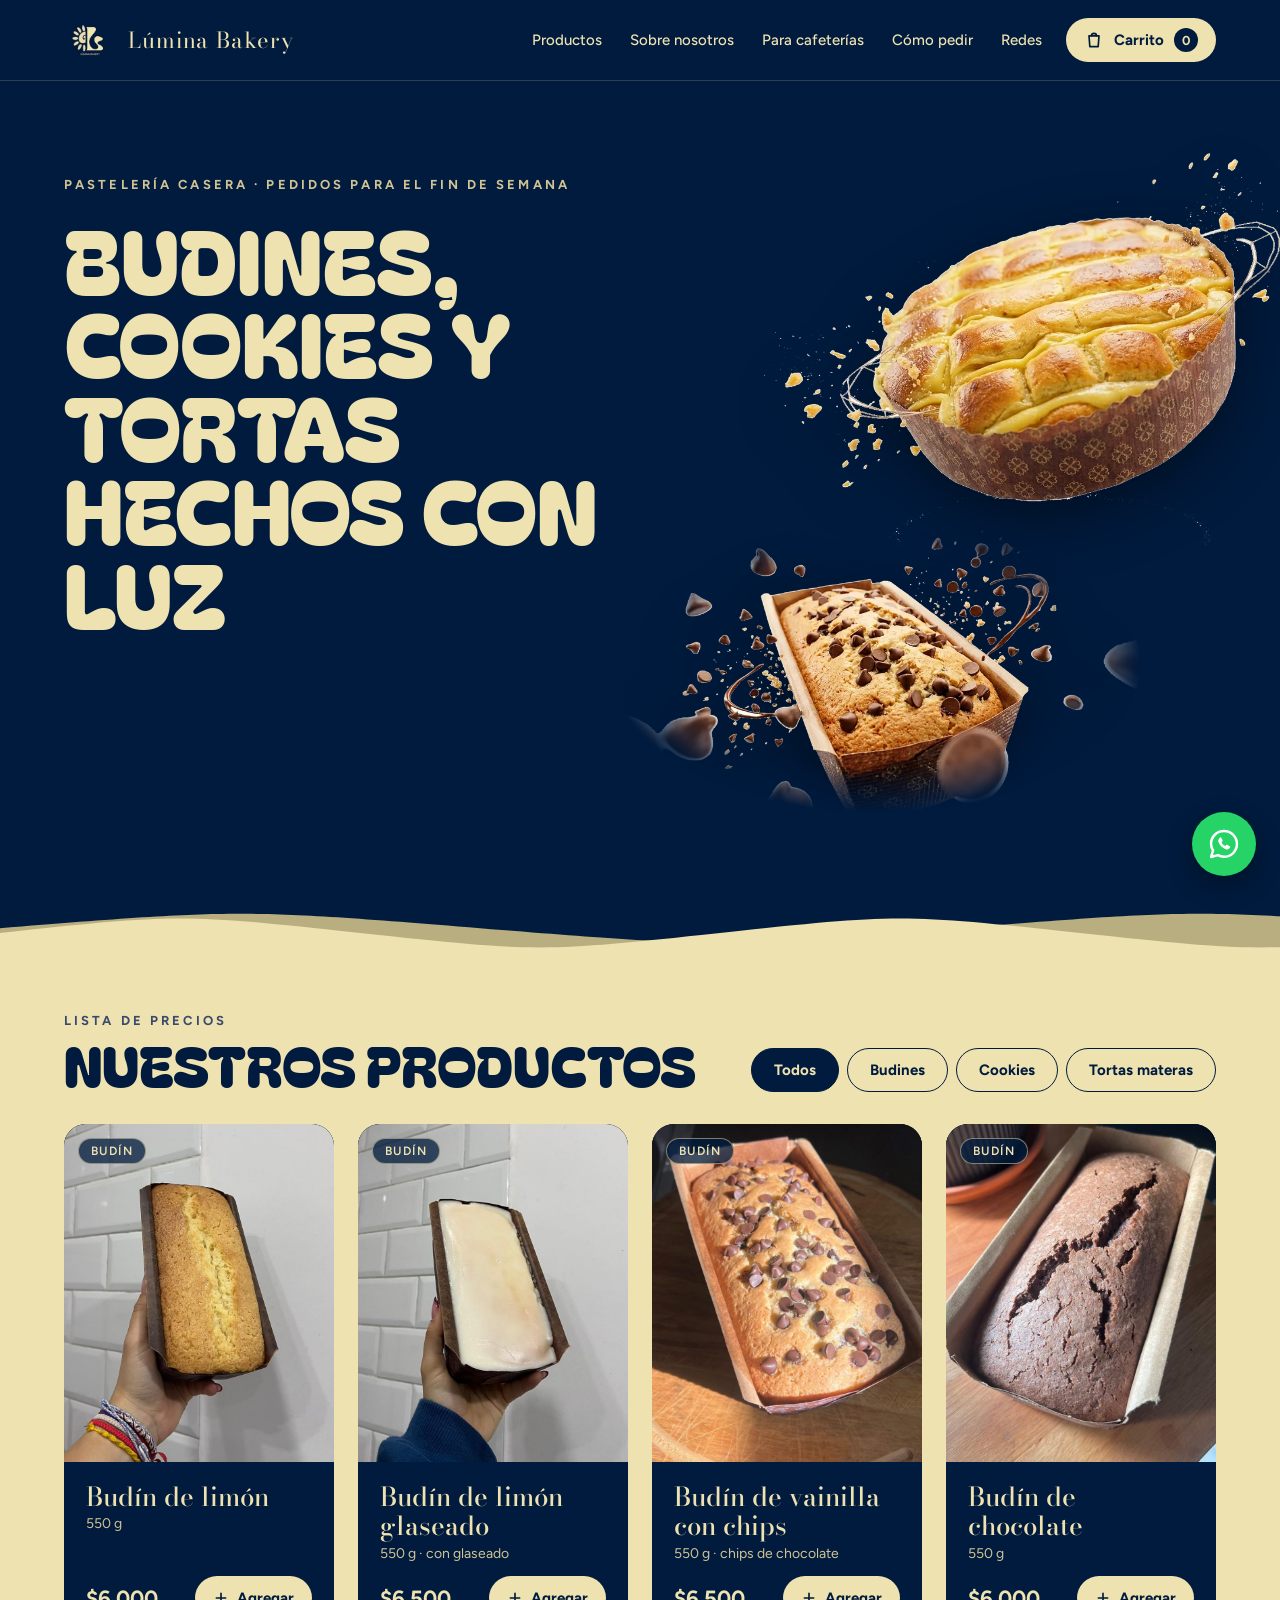
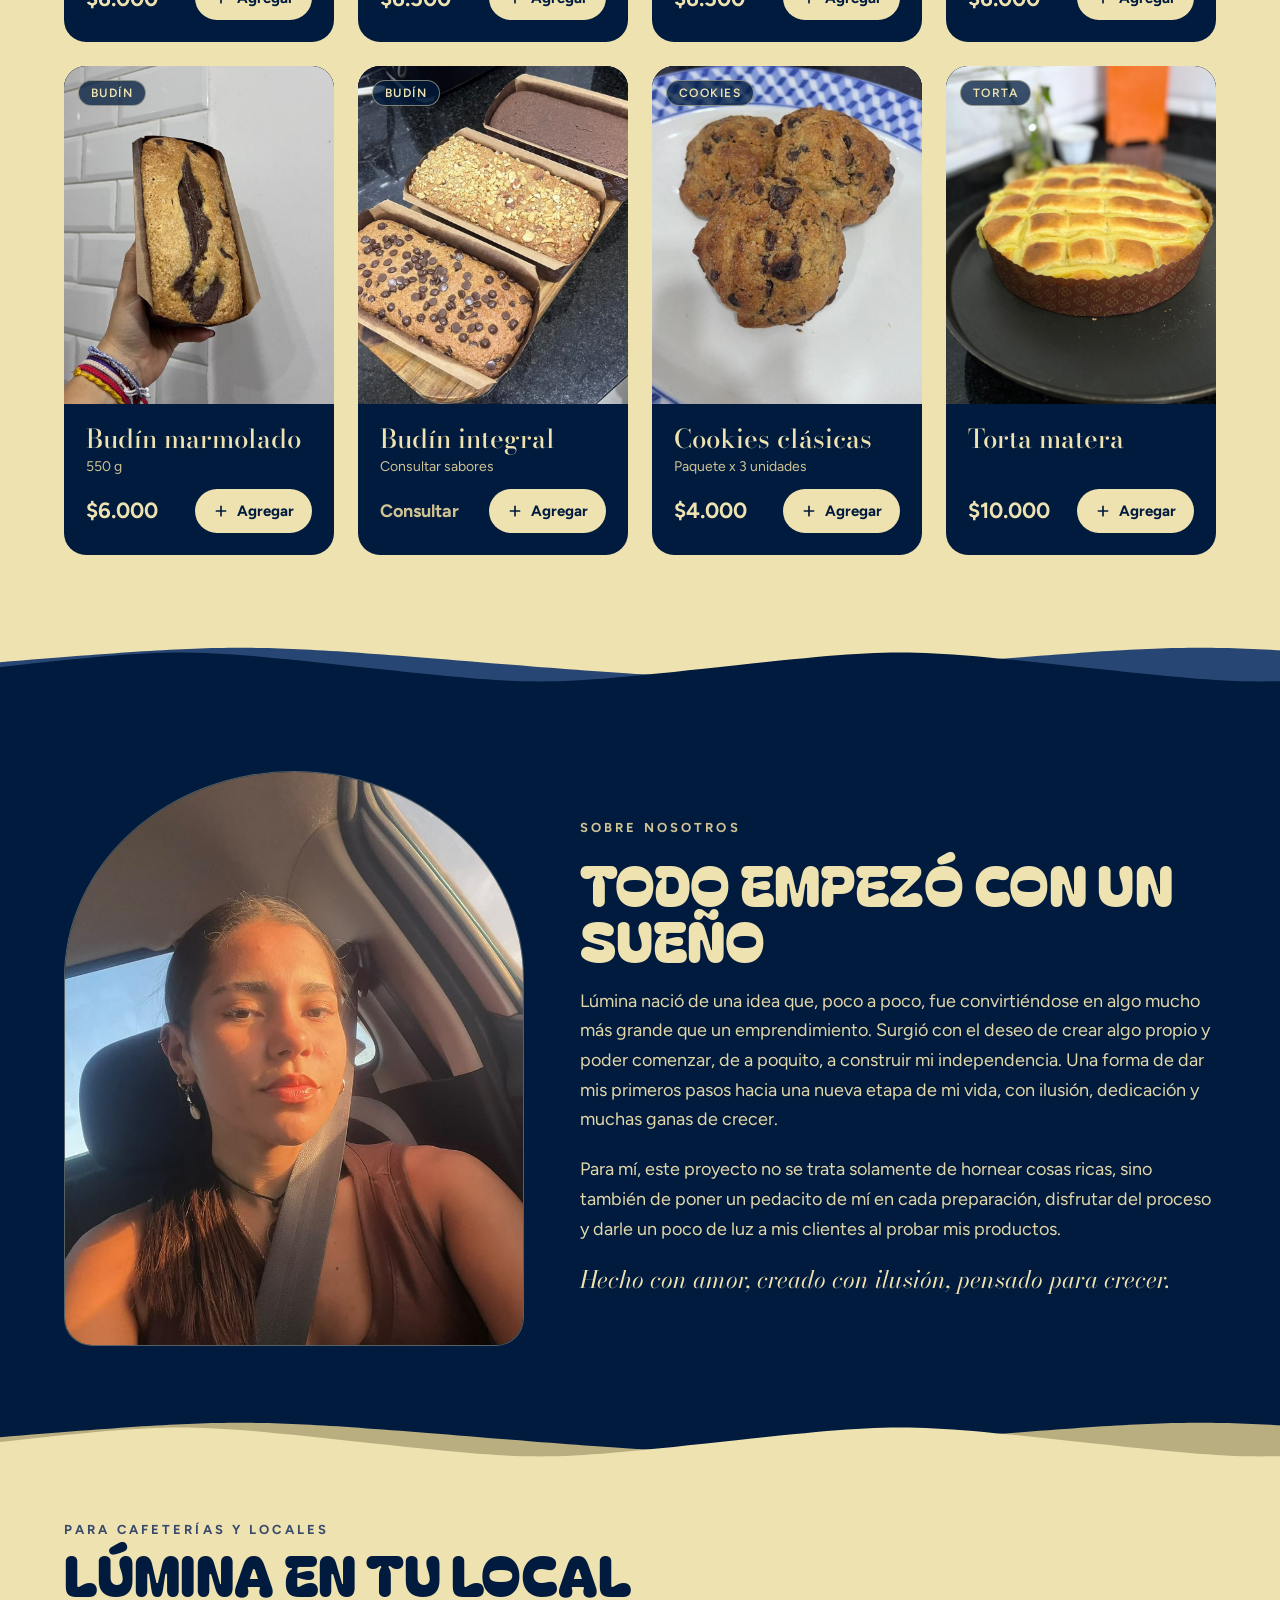
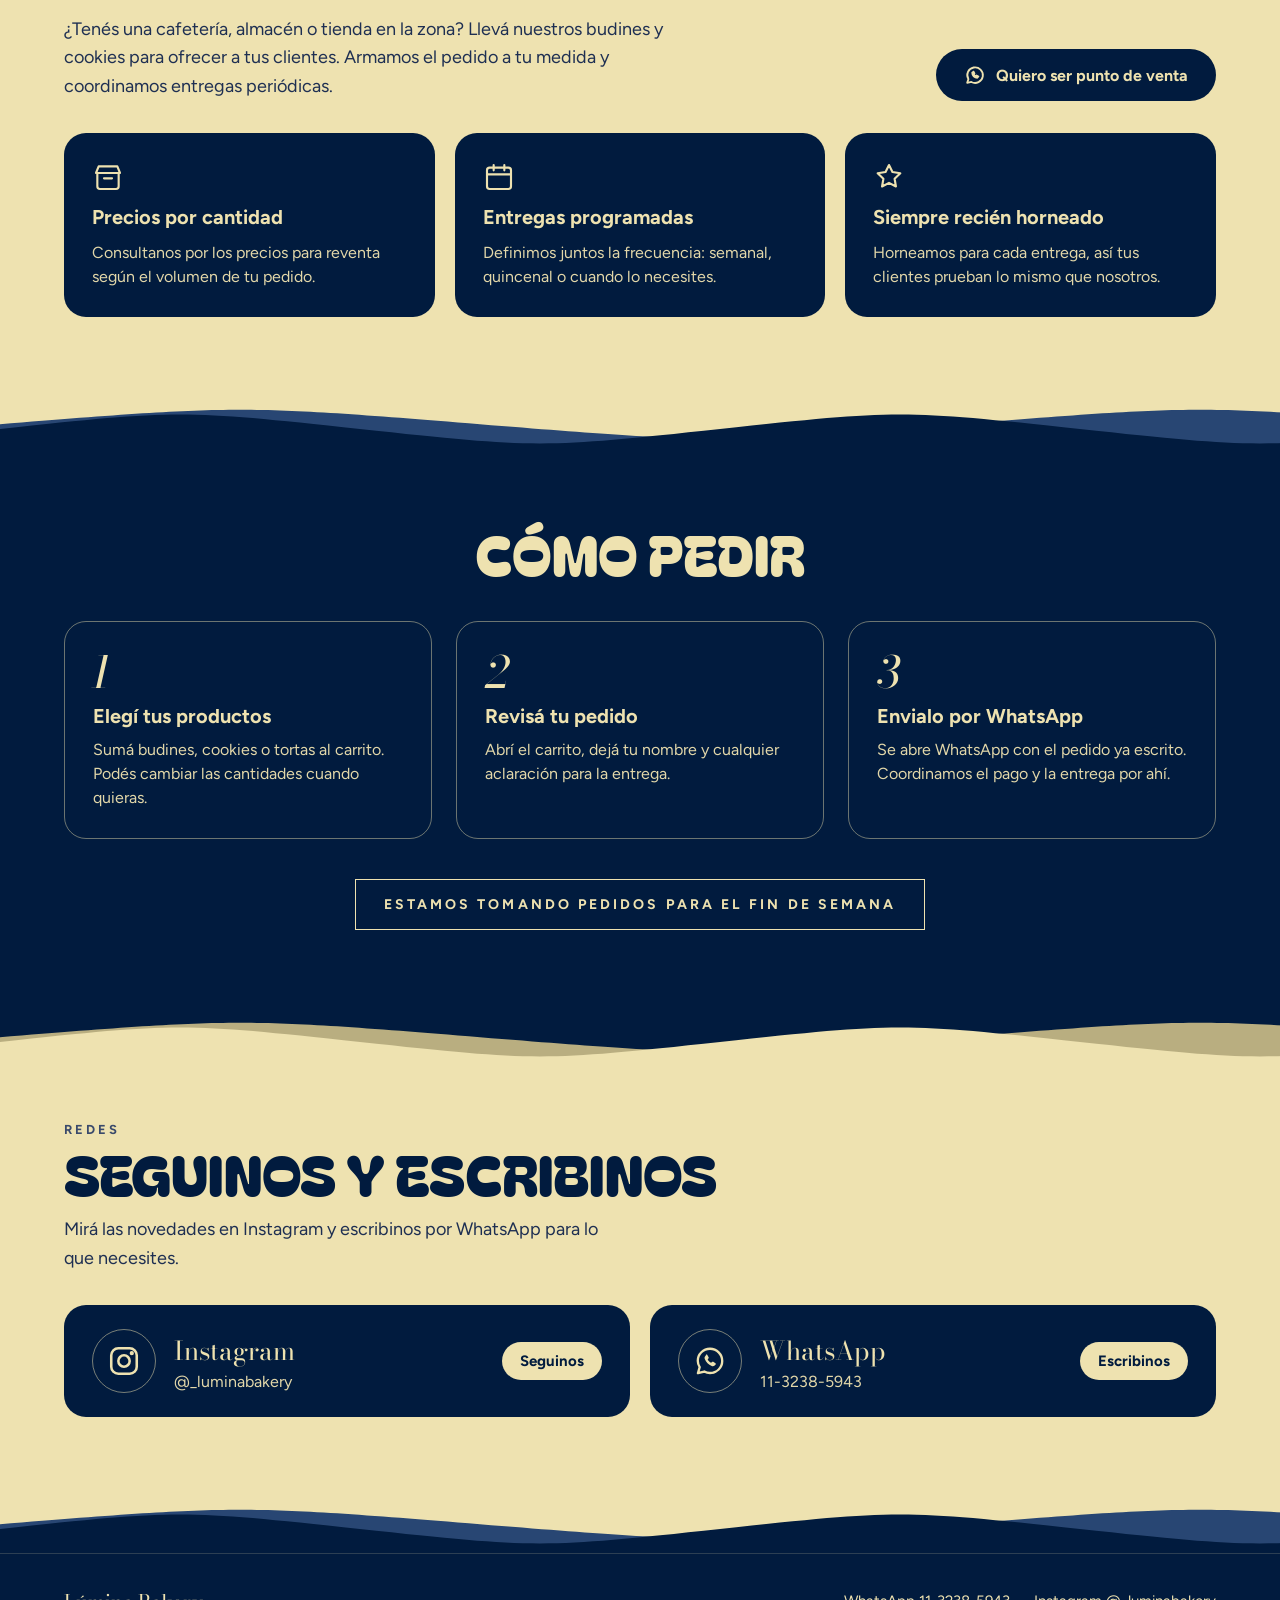
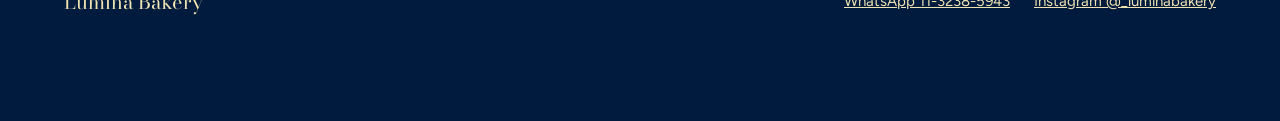
==== commit 97eaa506: "Agregar panel de administración en /admin - Los productos y categorías pasan a data/productos.json, " ====
--- a/index.html
+++ b/index.html
@@ -4,7 +4,7 @@
   <meta charset="utf-8">
   <meta name="viewport" content="width=device-width, initial-scale=1">
   <!-- Seguridad: solo se cargan recursos del propio sitio; nada externo ni código en línea. -->
-  <meta http-equiv="Content-Security-Policy" content="default-src 'none'; script-src 'self'; style-src 'self'; font-src 'self'; img-src 'self' data:; connect-src 'none'; base-uri 'none'; form-action 'none'; upgrade-insecure-requests">
+  <meta http-equiv="Content-Security-Policy" content="default-src 'none'; script-src 'self'; style-src 'self'; font-src 'self'; img-src 'self' data:; connect-src 'self'; base-uri 'none'; form-action 'none'; upgrade-insecure-requests">
   <meta name="referrer" content="strict-origin-when-cross-origin">
   <title>Lúmina Bakery — Budines, cookies y tortas materas</title>
   <meta name="description" content="Budines, cookies y tortas materas caseras. Armá tu pedido y envialo por WhatsApp.">
@@ -243,7 +243,6 @@
   </aside>
 </div>
 
-<script src="js/productos.js"></script>
 <script src="js/app.js"></script>
 </body>
 </html>
--- a/css/styles.css
+++ b/css/styles.css
@@ -231,14 +231,29 @@
 
 /* ---------- olas ---------- */
 
-.wave { height: 48px; background-repeat: no-repeat; background-size: 100% 100%; }
+/* Olas animadas: dos capas que se desplazan lento en sentidos opuestos.
+   Cada imagen es un período completo de la ola, así se repite sin cortes. */
+.wave {
+  height: 48px;
+  background-repeat: repeat-x, repeat-x;
+  background-size: 720px 100%, 960px 100%;
+  background-position: 0 0, 0 0;
+  animation: wave-move 16s linear infinite;
+}
+@keyframes wave-move {
+  from { background-position: 0 0, 0 0; }
+  to { background-position: 720px 0, -960px 0; }
+}
 .wave-to-cream {
   background-color: var(--navy);
-  background-image: url("data:image/svg+xml,%3Csvg xmlns='http://www.w3.org/2000/svg' viewBox='0 0 1440 60' preserveAspectRatio='none'%3E%3Cpath d='M0 30 C 120 0, 240 60, 360 30 S 600 0, 720 30 S 960 60, 1080 30 S 1320 0, 1440 30 L1440 60 L0 60 Z' fill='%23EEE2B0'/%3E%3C/svg%3E");
+  background-image: url("data:image/svg+xml,%3Csvg xmlns='http://www.w3.org/2000/svg' viewBox='0 0 720 60' preserveAspectRatio='none'%3E%3Cpath d='M0 30 C 180 6, 180 6, 360 30 S 540 54, 720 30 L720 60 L0 60 Z' fill='%23EEE2B0' fill-opacity='1'/%3E%3C/svg%3E"), url("data:image/svg+xml,%3Csvg xmlns='http://www.w3.org/2000/svg' viewBox='0 0 960 60' preserveAspectRatio='none'%3E%3Cpath d='M0 24 C 240 0, 240 0, 480 24 S 720 48, 960 24 L960 60 L0 60 Z' fill='%23B9AE80' fill-opacity='1'/%3E%3C/svg%3E");
 }
 .wave-to-navy {
   background-color: var(--cream);
-  background-image: url("data:image/svg+xml,%3Csvg xmlns='http://www.w3.org/2000/svg' viewBox='0 0 1440 60' preserveAspectRatio='none'%3E%3Cpath d='M0 30 C 120 0, 240 60, 360 30 S 600 0, 720 30 S 960 60, 1080 30 S 1320 0, 1440 30 L1440 60 L0 60 Z' fill='%23011B3E'/%3E%3C/svg%3E");
+  background-image: url("data:image/svg+xml,%3Csvg xmlns='http://www.w3.org/2000/svg' viewBox='0 0 720 60' preserveAspectRatio='none'%3E%3Cpath d='M0 30 C 180 6, 180 6, 360 30 S 540 54, 720 30 L720 60 L0 60 Z' fill='%23011B3E' fill-opacity='1'/%3E%3C/svg%3E"), url("data:image/svg+xml,%3Csvg xmlns='http://www.w3.org/2000/svg' viewBox='0 0 960 60' preserveAspectRatio='none'%3E%3Cpath d='M0 24 C 240 0, 240 0, 480 24 S 720 48, 960 24 L960 60 L0 60 Z' fill='%23284673' fill-opacity='1'/%3E%3C/svg%3E");
+}
+@media (prefers-reduced-motion: reduce) {
+  .wave { animation: none; }
 }
 
 /* ---------- secciones crema ---------- */
@@ -270,6 +285,7 @@
   grid-template-columns: repeat(auto-fill, minmax(260px, 1fr));
   gap: 24px;
 }
+.load-error { grid-column: 1 / -1; margin: 0; font-size: 18px; text-align: center; }
 .product-card {
   background: var(--navy); color: var(--cream);
   border-radius: var(--radius-card);
